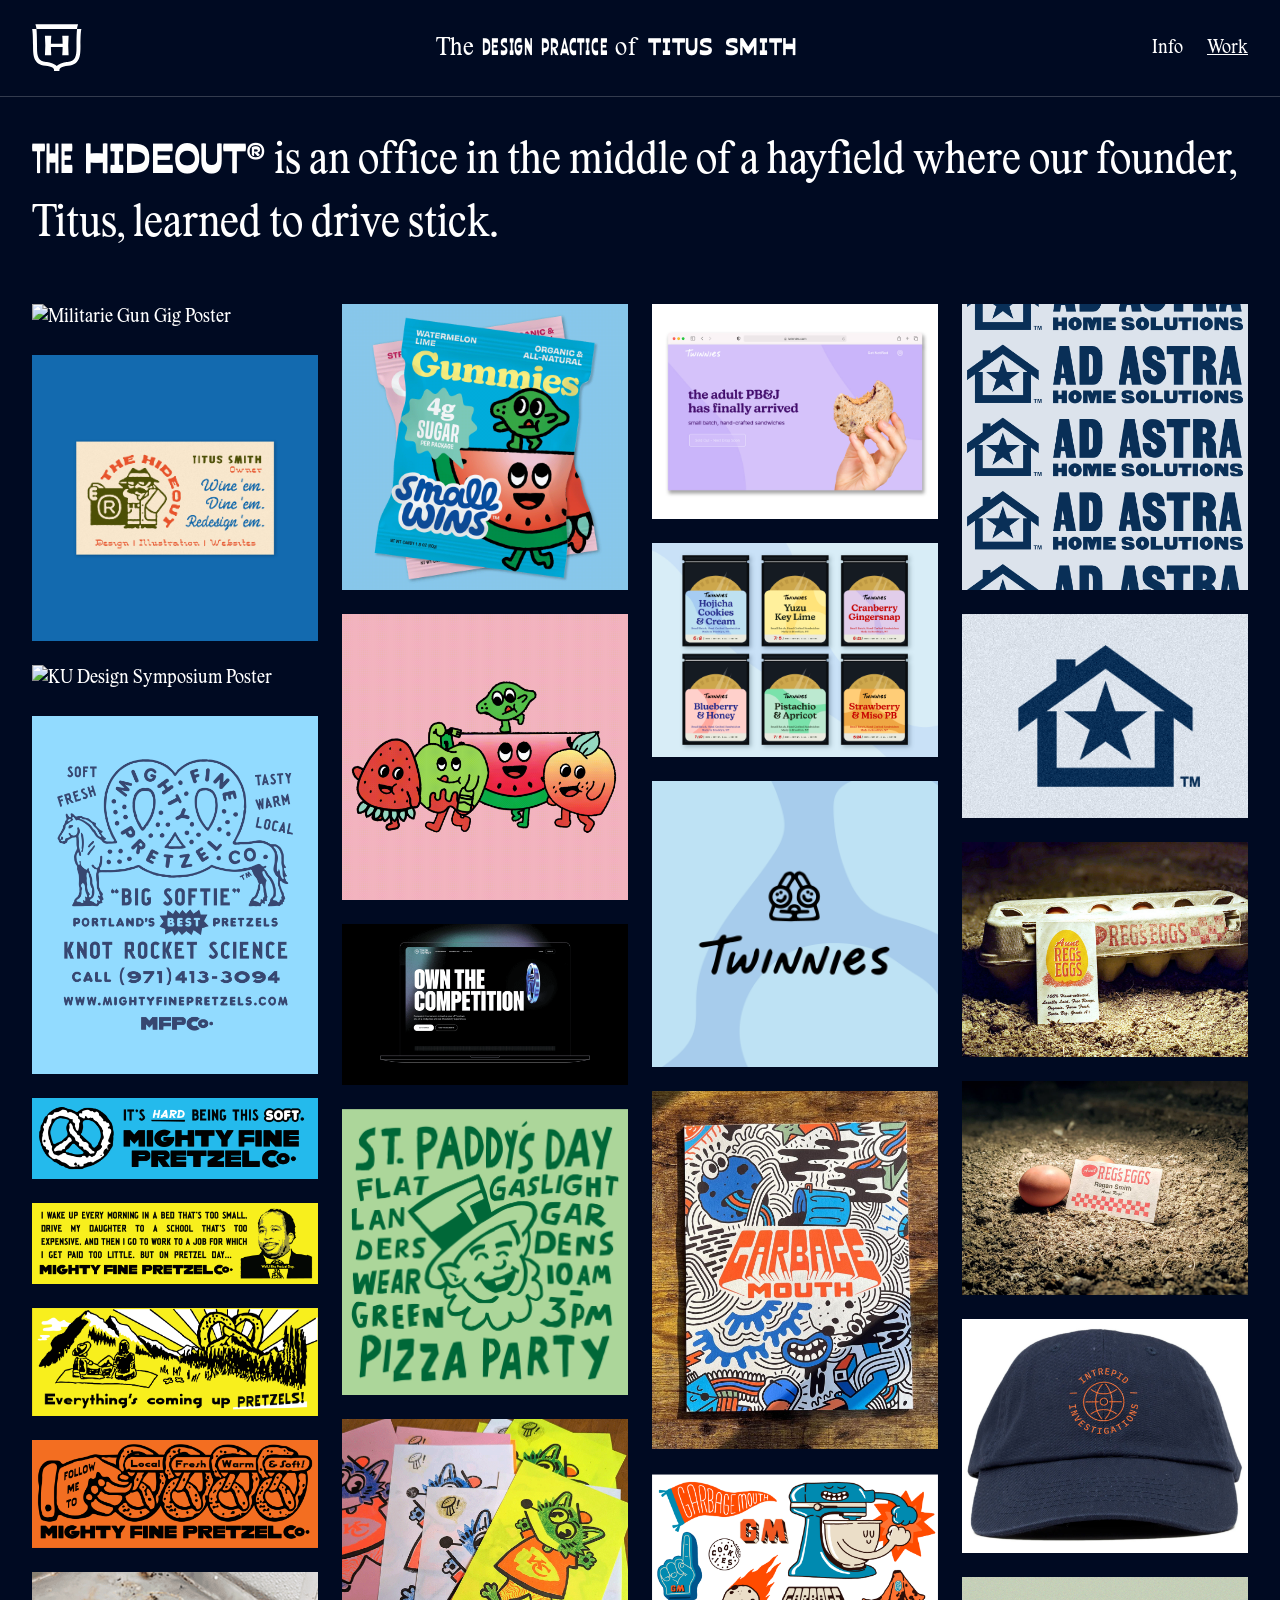
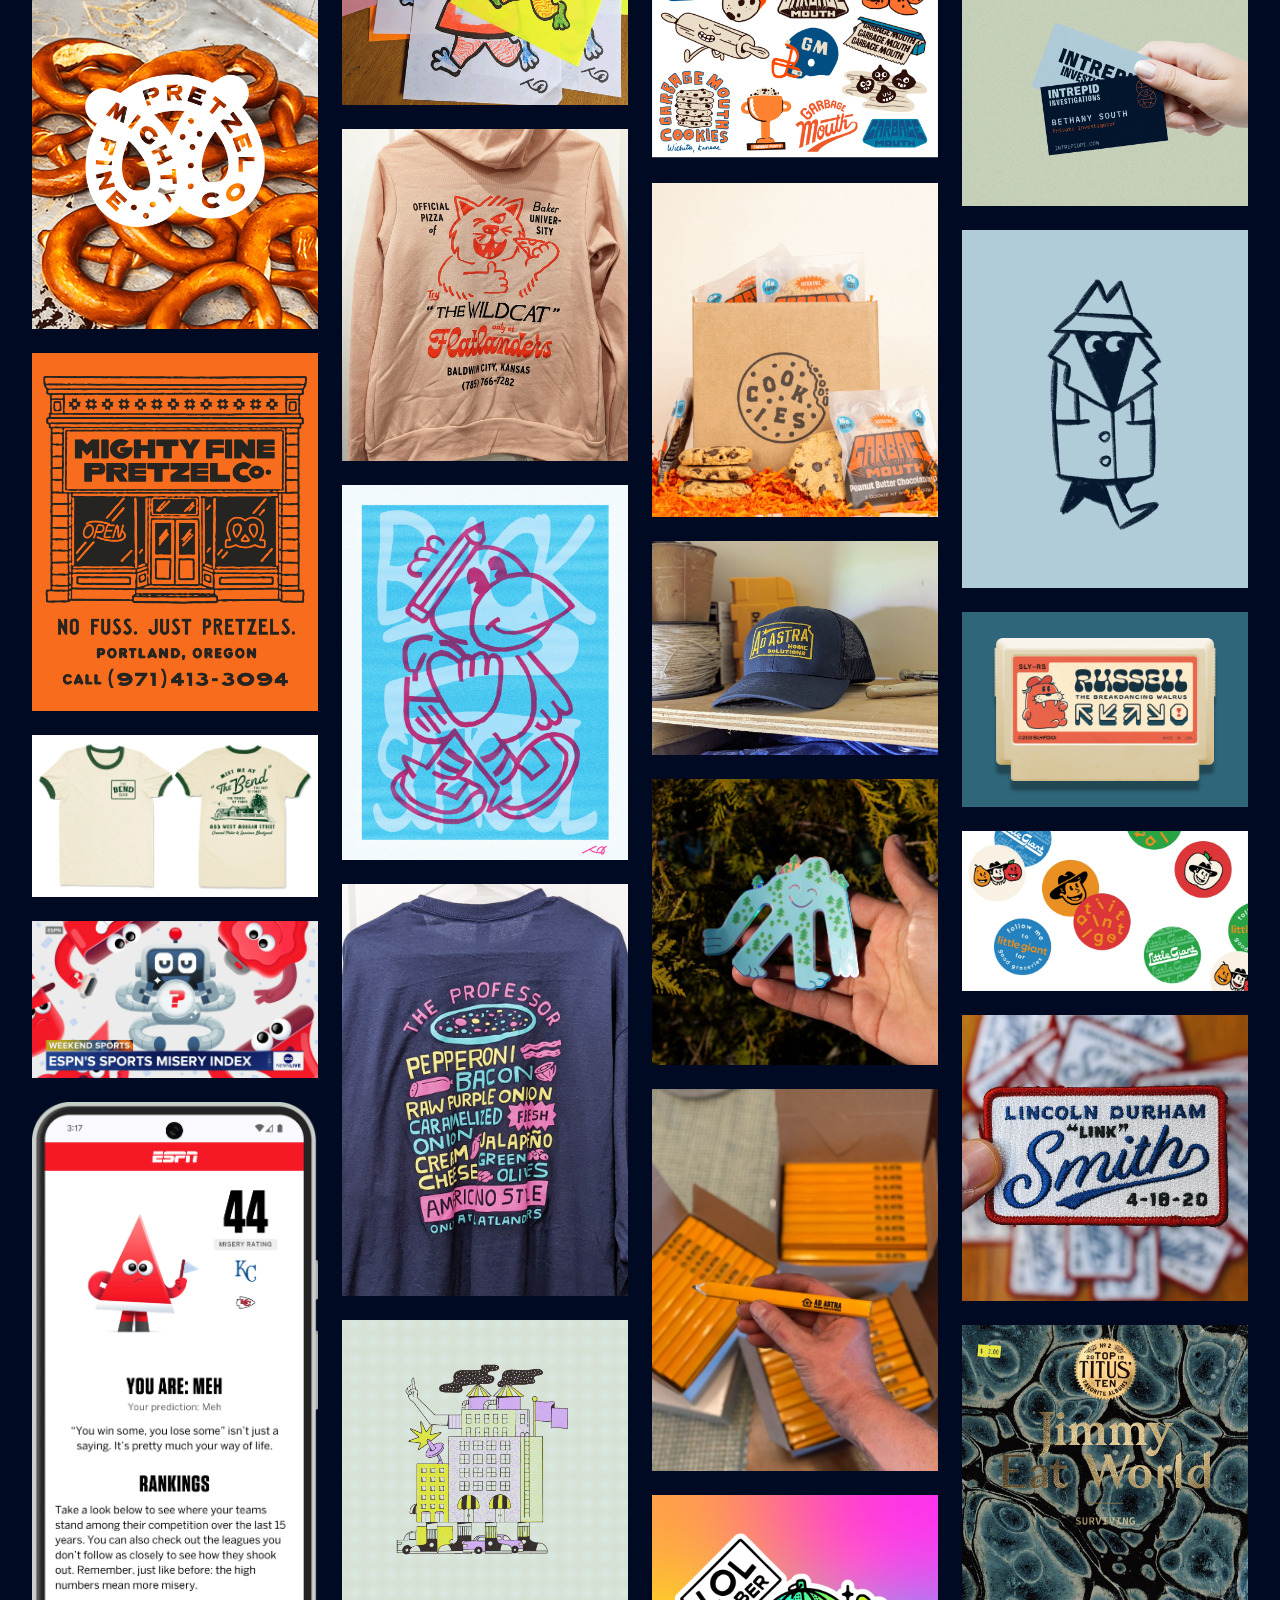
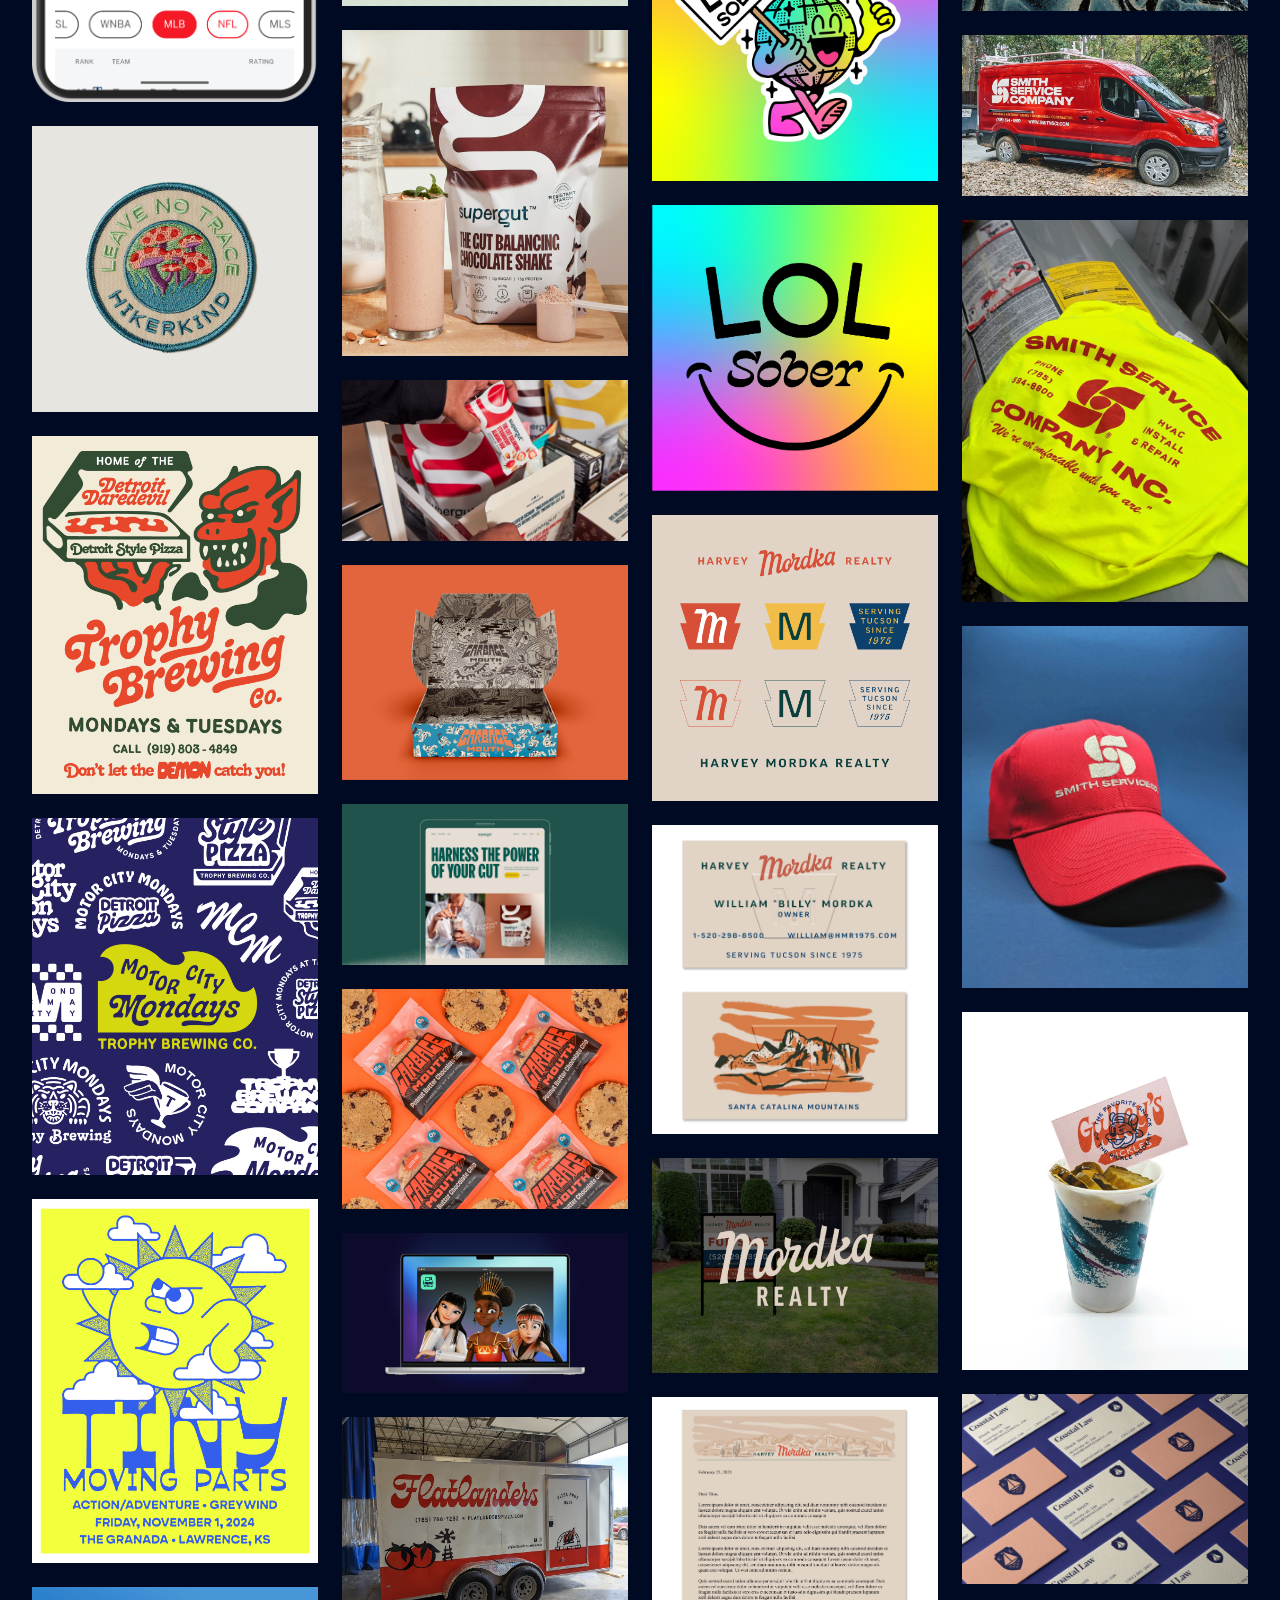
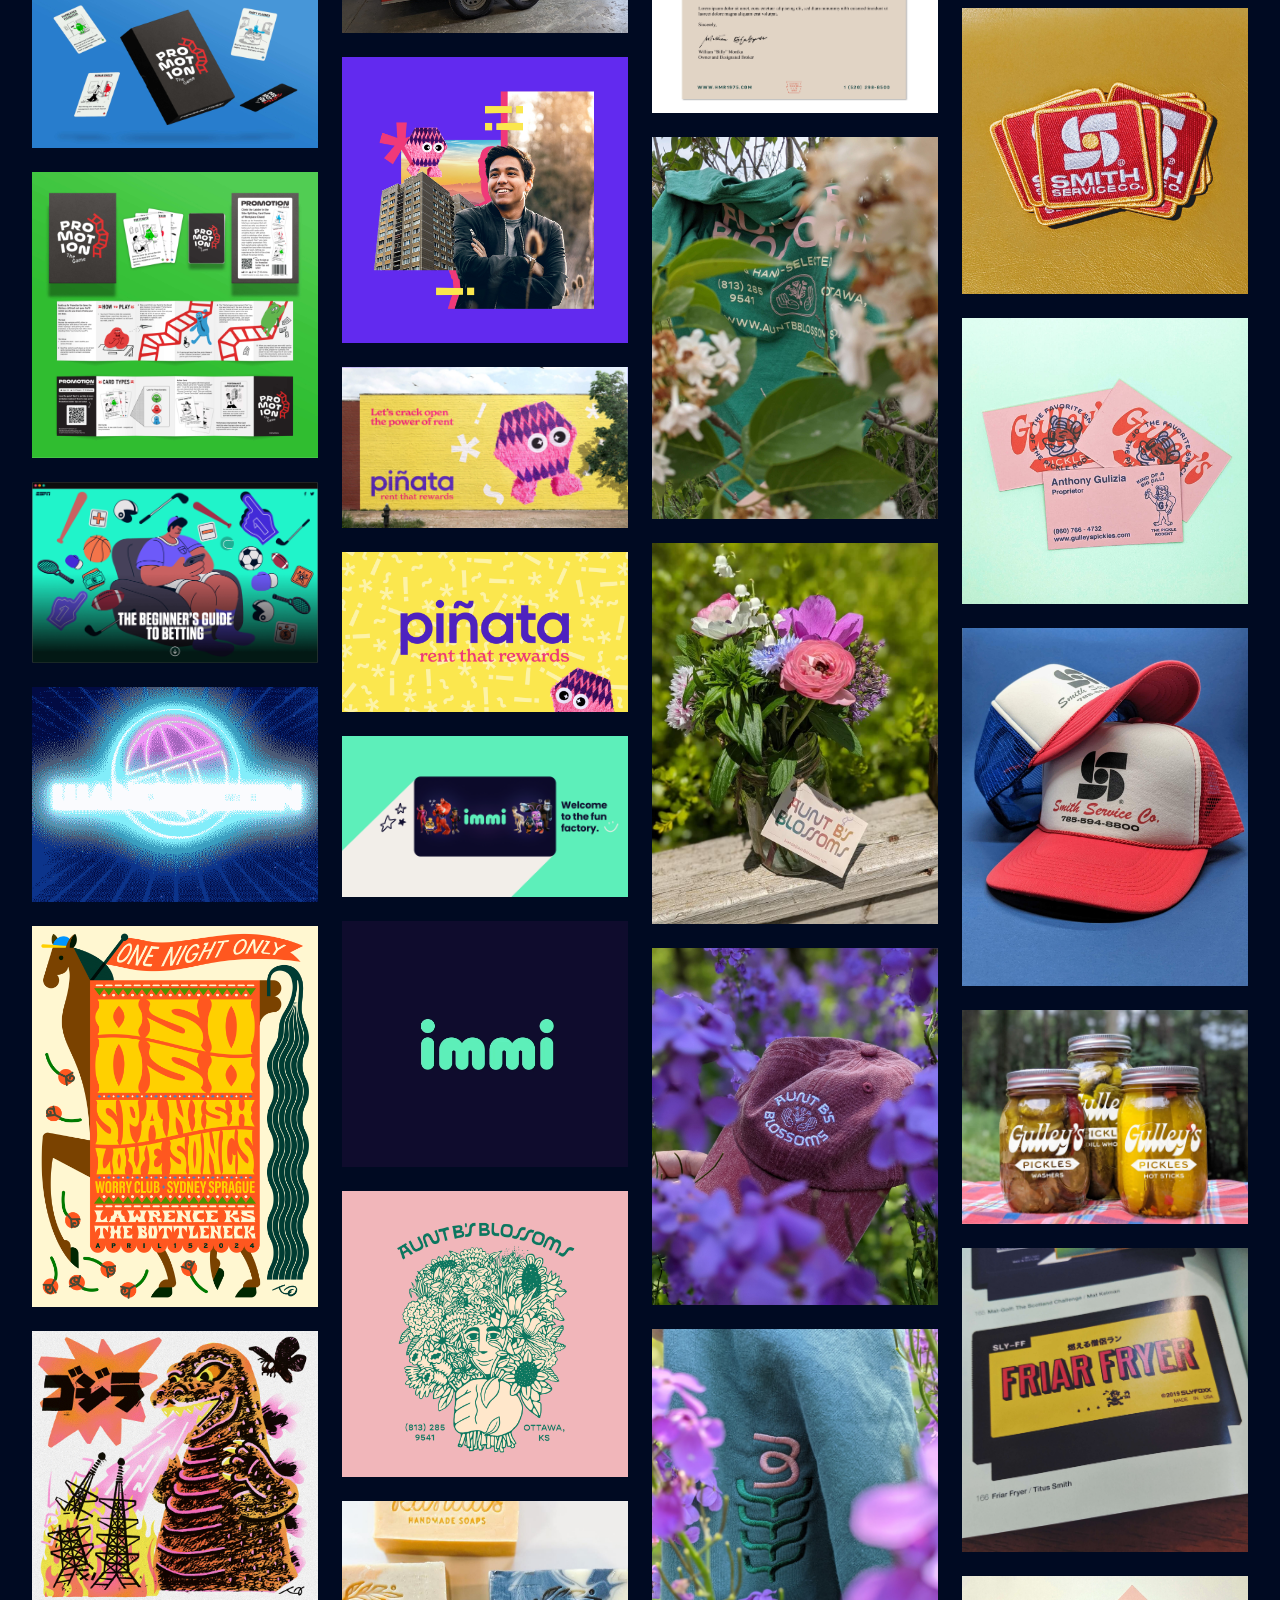
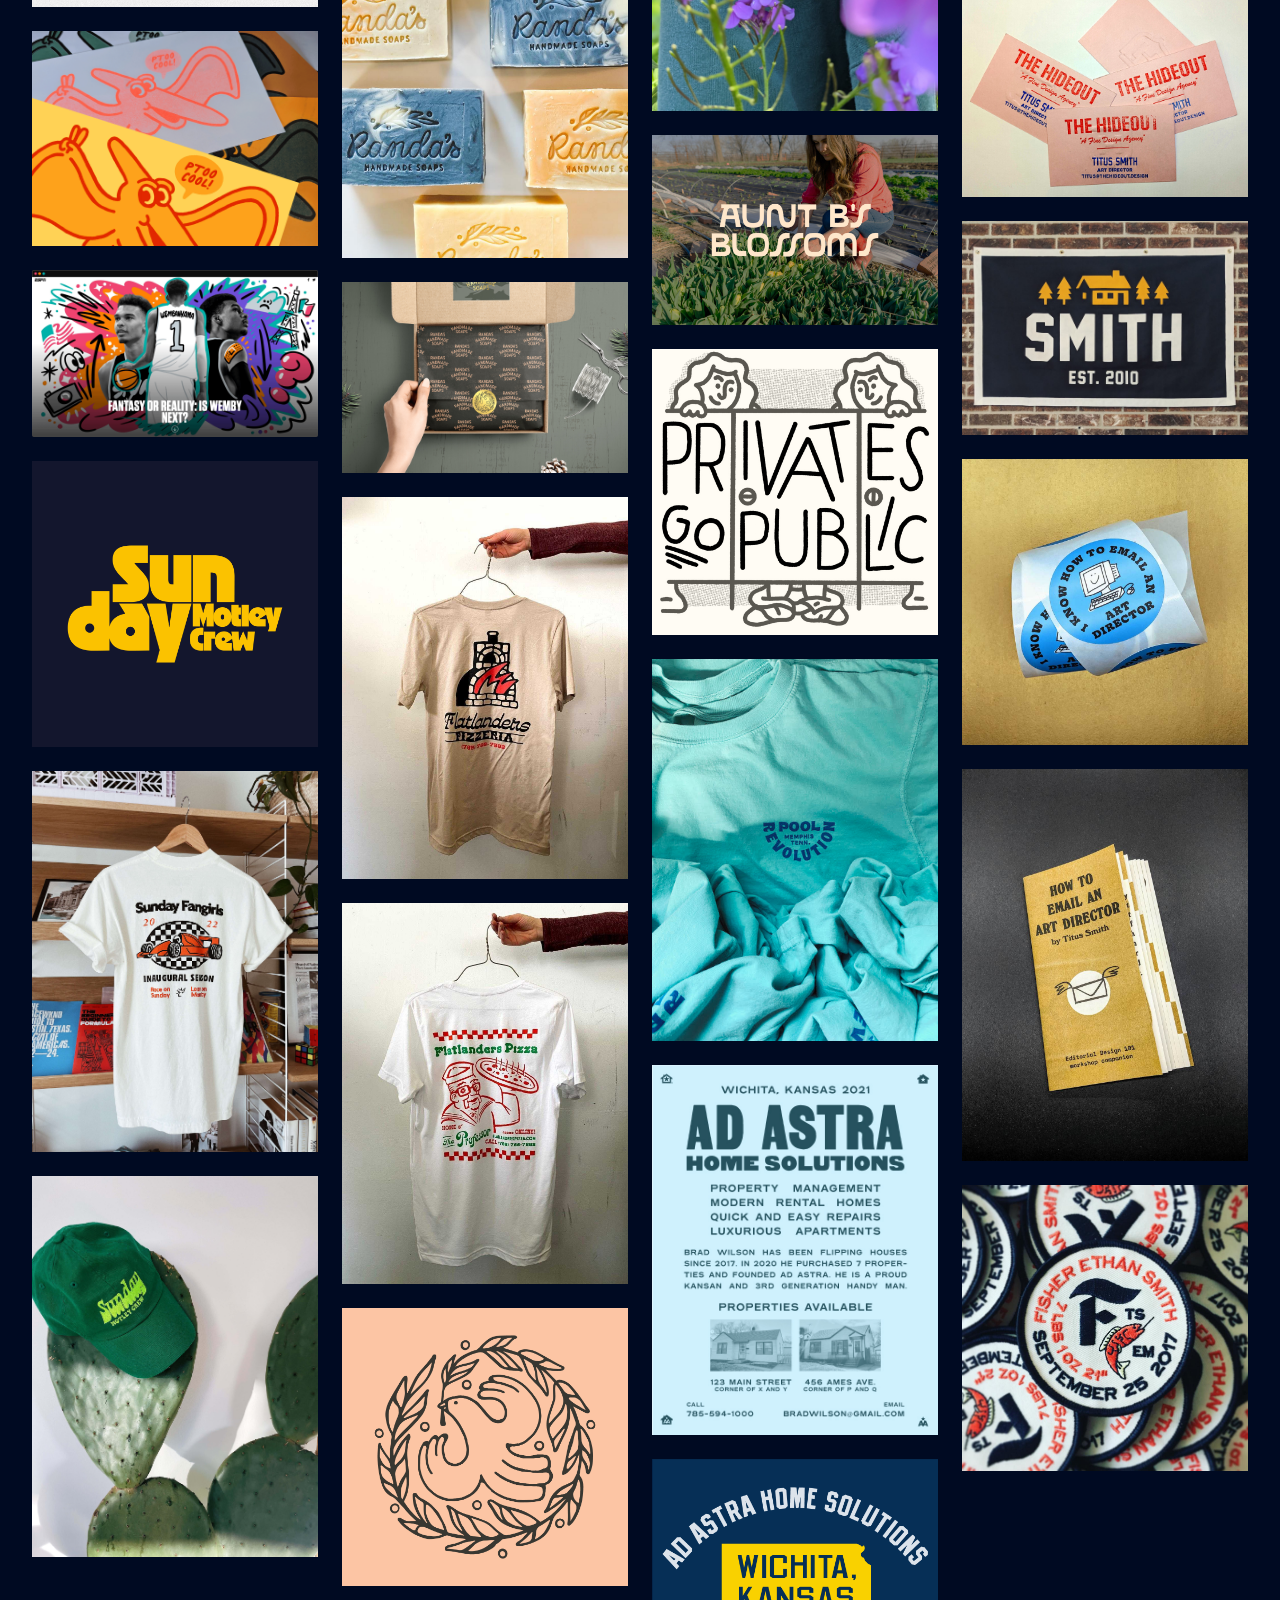
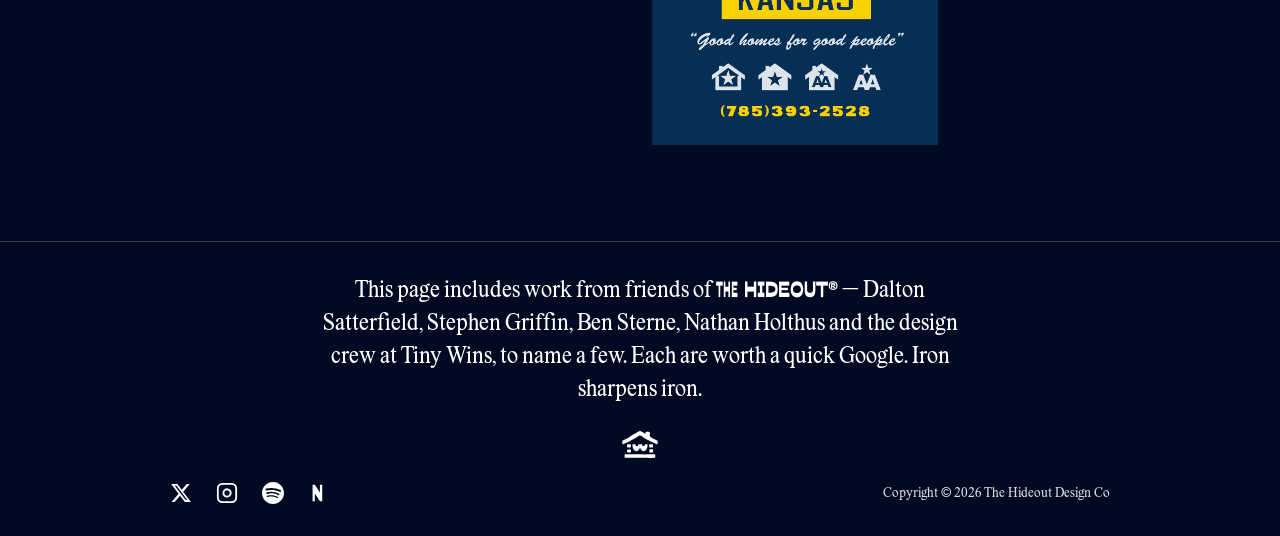
==== index.html @ a8dd2207 "Import static rebuild from local ~/hideout folder Brings over the hand-built static version of thehi" ====
<!DOCTYPE html>
<html lang="en">
<head>
  <meta charset="UTF-8">
  <meta http-equiv="refresh" content="0;url=work.html">
  <title>Redirecting — The Hideout®</title>
  <script>location.replace('work.html');</script>
</head>
<body style="margin:0;background:#000a22;color:#fff;font-family:sans-serif;display:flex;align-items:center;justify-content:center;min-height:100vh">
  <p>Redirecting to <a href="work.html" style="color:#fff">Work</a>…</p>
</body>
</html>
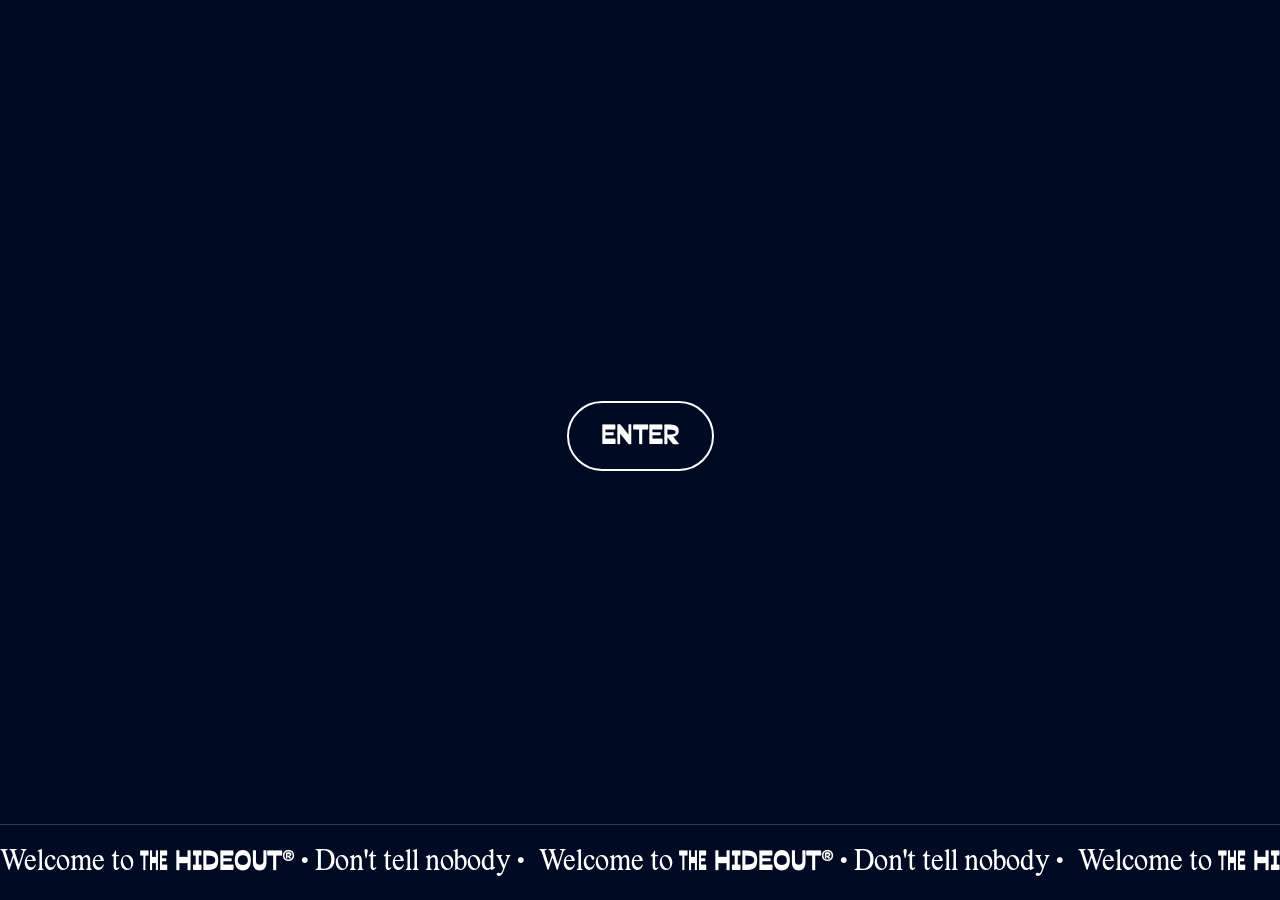
==== commit 872a9d5e: "Add splash page, meta tags and launch prep - Replace the redirect at / with the splash page from the" ====
--- a/index.html
+++ b/index.html
@@ -2,11 +2,51 @@
 <html lang="en">
 <head>
   <meta charset="UTF-8">
-  <meta http-equiv="refresh" content="0;url=work.html">
-  <title>Redirecting — The Hideout®</title>
-  <script>location.replace('work.html');</script>
+  <meta name="viewport" content="width=device-width, initial-scale=1.0">
+  <title>Welcome to The Hideout®</title>
+  <meta name="description" content="Congratulations. You found it. The Hideout® is the handsomest design agency in the entire Midwest. Branding, illustration, copywriting and web design. All in one place, with feeling.">
+  <meta property="og:title" content="Welcome to The Hideout®">
+  <meta property="og:description" content="Congratulations. You found it. The handsomest design agency in the entire Midwest.">
+  <meta property="og:image" content="https://www.thehideout.design/images/social-share.png">
+  <meta property="og:type" content="website">
+  <meta name="twitter:card" content="summary_large_image">
+  <link rel="icon" href="images/hideoutlogo.svg" type="image/svg+xml">
+  <link rel="stylesheet" href="css/styles.css">
 </head>
-<body style="margin:0;background:#000a22;color:#fff;font-family:sans-serif;display:flex;align-items:center;justify-content:center;min-height:100vh">
-  <p>Redirecting to <a href="work.html" style="color:#fff">Work</a>…</p>
+<body class="splash">
+  <main class="splash-main">
+    <h1 class="visually-hidden">Welcome to The Hideout®</h1>
+
+    <ul class="splash-logos" aria-label="Some friends of The Hideout®">
+      <li><img src="images/logos/hideout.png" alt="The Hideout®" onerror="this.parentNode.remove()"></li>
+      <li><img src="images/logos/flatlanders.png" alt="Flatlanders" onerror="this.parentNode.remove()"></li>
+      <li><img src="images/logos/randas.png" alt="Randa's" onerror="this.parentNode.remove()"></li>
+      <li><img src="images/logos/mordka.png" alt="Mordka Realty" onerror="this.parentNode.remove()"></li>
+      <li><img src="images/logos/poolrev.png" alt="Pool Revolution" onerror="this.parentNode.remove()"></li>
+      <li><img src="images/logos/garbagemouth.png" alt="Garbage Mouth" onerror="this.parentNode.remove()"></li>
+      <li><img src="images/logos/gulleys.png" alt="Gulley's" onerror="this.parentNode.remove()"></li>
+      <li><img src="images/logos/ssc.png" alt="SSC" onerror="this.parentNode.remove()"></li>
+      <li><img src="images/logos/coastallaw.png" alt="Coastal Law" onerror="this.parentNode.remove()"></li>
+      <li><img src="images/logos/littlegiant.png" alt="Little Giant" onerror="this.parentNode.remove()"></li>
+      <li><img src="images/logos/auntbs.png" alt="Aunt B's" onerror="this.parentNode.remove()"></li>
+    </ul>
+
+    <a href="work.html" class="splash-enter" aria-label="Enter The Hideout®">
+      <img src="images/button-enter.svg" alt="" onerror="this.replaceWith(Object.assign(document.createElement('span'),{className:'splash-enter-fallback',textContent:'Enter'}))">
+    </a>
+  </main>
+
+  <div class="marquee" aria-hidden="true">
+    <div class="marquee-track">
+      <span>Welcome to <span class="DoughNarrow">The </span><span class="DoughWide">Hideout®</span> • Don't tell nobody • </span>
+      <span>Welcome to <span class="DoughNarrow">The </span><span class="DoughWide">Hideout®</span> • Don't tell nobody • </span>
+      <span>Welcome to <span class="DoughNarrow">The </span><span class="DoughWide">Hideout®</span> • Don't tell nobody • </span>
+      <span>Welcome to <span class="DoughNarrow">The </span><span class="DoughWide">Hideout®</span> • Don't tell nobody • </span>
+      <span>Welcome to <span class="DoughNarrow">The </span><span class="DoughWide">Hideout®</span> • Don't tell nobody • </span>
+      <span>Welcome to <span class="DoughNarrow">The </span><span class="DoughWide">Hideout®</span> • Don't tell nobody • </span>
+      <span>Welcome to <span class="DoughNarrow">The </span><span class="DoughWide">Hideout®</span> • Don't tell nobody • </span>
+      <span>Welcome to <span class="DoughNarrow">The </span><span class="DoughWide">Hideout®</span> • Don't tell nobody • </span>
+    </div>
+  </div>
 </body>
 </html>
--- a/css/styles.css
+++ b/css/styles.css
@@ -0,0 +1,655 @@
+/* Lastik — variable usage via font-weight */
+@font-face {
+  font-family: 'Lastik';
+  src: url('../fonts/lastik/Lastik-Regular.woff2') format('woff2'),
+       url('../fonts/lastik/Lastik-Regular.woff') format('woff');
+  font-weight: 400;
+  font-style: normal;
+}
+@font-face {
+  font-family: 'Lastik';
+  src: url('../fonts/lastik/Lastik-SemiBold.woff2') format('woff2'),
+       url('../fonts/lastik/Lastik-SemiBold.woff') format('woff');
+  font-weight: 600;
+  font-style: normal;
+}
+@font-face {
+  font-family: 'Lastik';
+  src: url('../fonts/lastik/Lastik-Bold.woff2') format('woff2'),
+       url('../fonts/lastik/Lastik-Bold.woff') format('woff');
+  font-weight: 700;
+  font-style: normal;
+}
+@font-face {
+  font-family: 'Lastik';
+  src: url('../fonts/lastik/Lastik-ExtraBold.woff2') format('woff2'),
+       url('../fonts/lastik/Lastik-ExtraBold.woff') format('woff');
+  font-weight: 800;
+  font-style: normal;
+}
+@font-face {
+  font-family: 'Lastik';
+  src: url('../fonts/lastik/Lastik-Black.woff2') format('woff2'),
+       url('../fonts/lastik/Lastik-Black.woff') format('woff');
+  font-weight: 900;
+  font-style: normal;
+}
+
+/* DOUGHPUNCH — width variants via font-stretch */
+@font-face {
+  font-family: 'DOUGHPUNCH';
+  src: url('../fonts/doughpunch/DOUGHPUNCH-Compressed.otf') format('opentype');
+  font-weight: normal;
+  font-style: normal;
+  font-stretch: ultra-condensed;
+}
+@font-face {
+  font-family: 'DOUGHPUNCH';
+  src: url('../fonts/doughpunch/DOUGHPUNCH-Condensed.otf') format('opentype');
+  font-weight: normal;
+  font-style: normal;
+  font-stretch: condensed;
+}
+@font-face {
+  font-family: 'DOUGHPUNCH';
+  src: url('../fonts/doughpunch/DOUGHPUNCH-Narrow.otf') format('opentype');
+  font-weight: normal;
+  font-style: normal;
+  font-stretch: semi-condensed;
+}
+@font-face {
+  font-family: 'DOUGHPUNCH';
+  src: url('../fonts/doughpunch/DOUGHPUNCH-Regular.otf') format('opentype');
+  font-weight: normal;
+  font-style: normal;
+  font-stretch: normal;
+}
+@font-face {
+  font-family: 'DOUGHPUNCH';
+  src: url('../fonts/doughpunch/DOUGHPUNCH-Wide.otf') format('opentype');
+  font-weight: normal;
+  font-style: normal;
+  font-stretch: expanded;
+}
+
+@font-face {
+  font-family: 'Gooper7';
+  src: url('../fonts/gooper/Gooper7-Regular.woff2') format('woff2'),
+       url('../fonts/gooper/Gooper7-Regular.woff') format('woff');
+  font-weight: 400;
+  font-style: normal;
+  font-display: swap;
+}
+
+*,
+*::before,
+*::after {
+  box-sizing: border-box;
+}
+
+:root {
+  --bg: #000a22;
+  --text: #fff;
+  --text-muted: rgba(255, 255, 255, 0.85);
+  --border: rgba(255, 255, 255, 0.2);
+}
+
+body {
+  margin: 0;
+  font-family: 'Lastik', Times New Roman, sans-serif;
+  font-size: 18px;
+  line-height: 1.5;
+  color: var(--text);
+  background: var(--bg);
+}
+
+/* Font utility classes — match font name casing (Lastik, DOUGHPUNCH) */
+.Lastik {
+  font-family: 'Lastik', Times New Roman, sans-serif;
+}
+
+.DoughNarrow {
+  font-family: 'DOUGHPUNCH', sans-serif;
+  font-stretch: condensed;
+}
+
+.DoughWide {
+  font-family: 'DOUGHPUNCH', sans-serif;
+  font-stretch: expanded;
+}
+
+/* Header */
+.header {
+  display: flex;
+  align-items: center;
+  justify-content: space-between;
+  padding: 1.5rem 2rem;
+  border-bottom: 1px solid var(--border);
+}
+
+.header .logo {
+  flex-shrink: 0;
+}
+
+.logo-img {
+  display: block;
+  height: 48px;
+  width: auto;
+  filter: brightness(0) invert(1);
+}
+
+.tagline {
+  margin: 0;
+  width: 500px;
+  text-align: center;
+  font-size: 24px;
+  font-weight: 400;
+  line-height: 150%;
+  letter-spacing: 0.03em;
+}
+
+.tagline .Lastik { color: var(--text); }
+.tagline .DoughNarrow { color: var(--text); }
+.tagline .DoughWide { color: var(--text); }
+
+.friends-note .DoughNarrow { font-family: 'DOUGHPUNCH', sans-serif; font-stretch: condensed; }
+.friends-note .DoughWide { font-family: 'DOUGHPUNCH', sans-serif; font-stretch: expanded; }
+
+.nav {
+  display: flex;
+  gap: 1.5rem;
+}
+
+.nav a {
+  color: var(--text);
+  text-decoration: none;
+}
+
+.nav a:hover,
+.nav a.active {
+  text-decoration: underline;
+}
+
+/* Main */
+.main {
+  max-width: 1400px;
+  margin: 0 auto;
+  padding: 2rem;
+}
+
+/* Blurbs (work page) — single random intro */
+.intro-section {
+  margin-bottom: 3rem;
+}
+
+.intro-text {
+  margin: 0;
+  font-size: 42px;
+  font-weight: 400;
+  line-height: 150%;
+  letter-spacing: 0;
+}
+
+.intro-text .Lastik { color: var(--text); }
+.intro-text .DoughNarrow { color: var(--text); }
+.intro-text .DoughWide { color: var(--text); }
+
+/* Masonry grid — Webflow breakpoints: 992, 768, 480 */
+.grid {
+  column-count: 4;
+  column-gap: 1.5rem;
+}
+
+.grid-item {
+  break-inside: avoid;
+  margin-bottom: 1.5rem;
+}
+
+.grid-item img {
+  display: block;
+  width: 100%;
+  height: auto;
+  vertical-align: top;
+}
+
+/* Wider desktop (1600px+) — 5 columns */
+@media (min-width: 1600px) {
+  .grid {
+    column-count: 5;
+  }
+}
+
+/* Extra wide (1920px+) or zoomed out — 6 columns */
+@media (min-width: 1920px) {
+  .grid {
+    column-count: 6;
+  }
+}
+
+/* Tablet (768–991px) — 3 columns, smaller type */
+@media (max-width: 991px) {
+  .grid {
+    column-count: 3;
+  }
+
+  .tagline {
+    font-size: 16px;
+  }
+
+  .intro-text {
+    font-size: 24px;
+  }
+
+  .info-title {
+    font-size: 28px;
+  }
+
+  .info-content p {
+    font-size: 18px;
+  }
+
+  .friends-note {
+    font-size: 18px;
+  }
+
+  .copyright {
+    font-size: 12px;
+  }
+
+  .main--info {
+    padding: 2rem;
+  }
+}
+
+/* Mobile landscape (480–767px) — 2 columns, smaller type */
+@media (max-width: 767px) {
+  .grid {
+    column-count: 2;
+  }
+
+  .tagline {
+    width: 210px;
+    font-size: 12px;
+  }
+
+  .intro-text {
+    font-size: 18px;
+  }
+
+  .info-title {
+    font-size: 22px;
+  }
+
+  .info-content p {
+    font-size: 16px;
+  }
+
+  .friends-note {
+    font-size: 16px;
+  }
+
+  .copyright {
+    font-size: 11px;
+  }
+
+  .footer-bottom {
+    flex-direction: column;
+    align-items: center;
+    text-align: center;
+  }
+
+  .footer-right {
+    flex-direction: column;
+  }
+
+  .scrollup {
+    width: 80px;
+    height: 80px;
+    bottom: 16px;
+    right: 16px;
+  }
+
+  .scrollupfinger {
+    font-size: 40px;
+  }
+}
+
+/* Mobile (< 480px) — 1 column */
+@media (max-width: 479px) {
+  .grid {
+    column-count: 1;
+  }
+
+  .header {
+    flex-wrap: wrap;
+    gap: 1rem;
+  }
+
+  .tagline {
+    order: 3;
+    width: 100%;
+    text-align: center;
+    font-size: 12px;
+  }
+
+  .footer-bottom {
+    flex-direction: column;
+    align-items: center;
+  }
+
+  .copyright {
+    text-align: center;
+  }
+
+  .main--info {
+    padding: 1rem;
+  }
+
+  .scrollup {
+    width: 64px;
+    height: 64px;
+    bottom: 16px;
+    right: 16px;
+  }
+
+  .scrollupfinger {
+    font-size: 32px;
+  }
+}
+
+/* Info page — OG: 940px content width, 64px padding, scaled typography */
+.main--info {
+  max-width: 940px;
+  padding: 4rem;
+}
+
+.info-hero-img {
+  display: block;
+  width: 100%;
+  max-width: 100%;
+  height: auto;
+  margin-bottom: 2.5rem;
+}
+
+.info-title {
+  font-family: 'Lastik', Times New Roman, sans-serif;
+  font-size: 36px;
+  font-weight: 400;
+  line-height: 1.5;
+  margin-bottom: 2rem;
+  color: var(--text);
+}
+
+.info-content p {
+  margin-bottom: 1.25rem;
+  font-size: 20px;
+  font-weight: 400;
+  line-height: 1.6;
+  color: var(--text);
+}
+
+/* Brand name in body text — larger than body (OG: THE HIDEOUT® prominent) */
+.info-content .DoughNarrow,
+.info-content .DoughWide {
+  font-size: 1.15em;
+}
+
+.info-content .Lastik { color: var(--text); }
+.info-content .DoughNarrow { color: var(--text); }
+.info-content .DoughWide { color: var(--text); }
+
+.info-cta {
+  margin-top: 2rem;
+  font-weight: 600;
+}
+
+.btn {
+  display: inline-block;
+  margin-top: 0.5rem;
+  padding: 0.6rem 1.25rem;
+  background: transparent;
+  color: var(--text);
+  border: 1px solid var(--text);
+  text-decoration: none;
+  border-radius: 4px;
+}
+
+.btn:hover {
+  background: rgba(255, 255, 255, 0.1);
+}
+
+/* Footer — OG layout: 940px width, home icon center, social left, copyright+finger right */
+.footer {
+  margin-top: 4rem;
+  padding: 2rem;
+  border-top: 1px solid var(--border);
+}
+
+.footer-inner {
+  max-width: 940px;
+  margin: 0 auto;
+}
+
+.friends-note {
+  max-width: 640px;
+  margin: 0 auto 1.5rem;
+  font-size: 22px;
+  line-height: 150%;
+  color: var(--text);
+  text-align: center;
+}
+
+.footer-home {
+  display: flex;
+  justify-content: center;
+  margin-bottom: 1.5rem;
+  color: var(--text);
+  text-decoration: none;
+}
+
+
+.footer-home:hover {
+  color: var(--text-muted);
+}
+
+.footer-home-icon {
+  width: 36px;
+  height: auto;
+  display: block;
+}
+
+.footer-bottom {
+  display: flex;
+  justify-content: space-between;
+  align-items: center;
+  flex-wrap: wrap;
+  gap: 1rem;
+}
+
+.social-links {
+  display: flex;
+  align-items: center;
+  gap: 1.5rem;
+}
+
+.social-links a {
+  color: var(--text);
+  text-decoration: none;
+  display: flex;
+  align-items: center;
+  justify-content: center;
+}
+
+.social-links a:hover {
+  color: var(--text-muted);
+}
+
+.social-icon {
+  width: 22px;
+  height: 22px;
+  flex-shrink: 0;
+}
+
+/* Notion icon: improve rendering at small size (fixes jagged edges) */
+.social-icon--notion {
+  shape-rendering: geometricPrecision;
+  -webkit-backface-visibility: hidden;
+  backface-visibility: hidden;
+}
+
+.footer-right {
+  display: flex;
+  align-items: center;
+}
+
+.copyright {
+  margin: 0;
+  font-size: 13px;
+  color: var(--text-muted);
+}
+
+/* Scroll-to-top button — OG structure, appears on scroll, bottom right */
+.scrollup {
+  width: 100px;
+  height: 100px;
+  border-radius: 50%;
+  background-color: var(--bg);
+  box-shadow: 0 2px 5px rgba(0, 0, 0, 0.2);
+  position: fixed;
+  bottom: 32px;
+  right: 32px;
+  z-index: 100;
+  cursor: pointer;
+  opacity: 0;
+  visibility: hidden;
+  transform: translateY(8px);
+  transition: opacity 0.2s, visibility 0.2s, transform 0.2s;
+  display: flex;
+  align-items: center;
+  justify-content: center;
+}
+
+.scrollup.is-visible {
+  opacity: 1;
+  visibility: visible;
+  transform: translateY(0);
+}
+
+.scrollup:hover {
+  background: rgba(255, 255, 255, 0.08);
+}
+
+.scrollupfinger {
+  color: #fff;
+  font-family: 'Gooper7', Georgia, sans-serif;
+  font-size: 50px;
+  font-weight: 400;
+  line-height: 1;
+}
+
+/* Splash page (index.html) */
+.visually-hidden {
+  position: absolute;
+  width: 1px;
+  height: 1px;
+  overflow: hidden;
+  clip: rect(0 0 0 0);
+  white-space: nowrap;
+}
+
+body.splash {
+  min-height: 100vh;
+  min-height: 100dvh;
+  display: flex;
+  flex-direction: column;
+  overflow-x: hidden;
+}
+
+.splash-main {
+  flex: 1;
+  display: flex;
+  flex-direction: column;
+  align-items: center;
+  justify-content: center;
+  gap: 3rem;
+  padding: 3rem 2rem;
+}
+
+.splash-logos {
+  list-style: none;
+  margin: 0;
+  padding: 0;
+  display: flex;
+  flex-wrap: wrap;
+  justify-content: center;
+  align-items: center;
+  gap: 2rem 2.5rem;
+  max-width: 1100px;
+}
+
+.splash-logos img {
+  display: block;
+  height: 64px;
+  width: auto;
+  max-width: 160px;
+  object-fit: contain;
+}
+
+.splash-enter {
+  display: inline-block;
+  transition: transform 0.2s ease;
+}
+
+.splash-enter:hover,
+.splash-enter:focus-visible {
+  transform: scale(1.06) rotate(-2deg);
+}
+
+.splash-enter img {
+  display: block;
+  width: 220px;
+  height: auto;
+}
+
+.splash-enter-fallback {
+  display: inline-block;
+  padding: 0.75rem 2rem;
+  border: 2px solid var(--text);
+  border-radius: 999px;
+  color: var(--text);
+  font-family: 'DOUGHPUNCH', sans-serif;
+  font-stretch: expanded;
+  font-size: 28px;
+}
+
+.marquee {
+  overflow: hidden;
+  border-top: 1px solid var(--border);
+  padding: 1rem 0;
+  font-size: 28px;
+  white-space: nowrap;
+}
+
+.marquee-track {
+  display: inline-flex;
+  animation: marquee 40s linear infinite;
+}
+
+.marquee-track > span {
+  padding-right: 0.5em;
+}
+
+@keyframes marquee {
+  from { transform: translateX(0); }
+  to { transform: translateX(-50%); }
+}
+
+@media (prefers-reduced-motion: reduce) {
+  .marquee-track { animation: none; }
+}
+
+@media (max-width: 767px) {
+  .splash-logos img { height: 44px; max-width: 110px; }
+  .splash-enter img { width: 170px; }
+  .marquee { font-size: 20px; }
+}
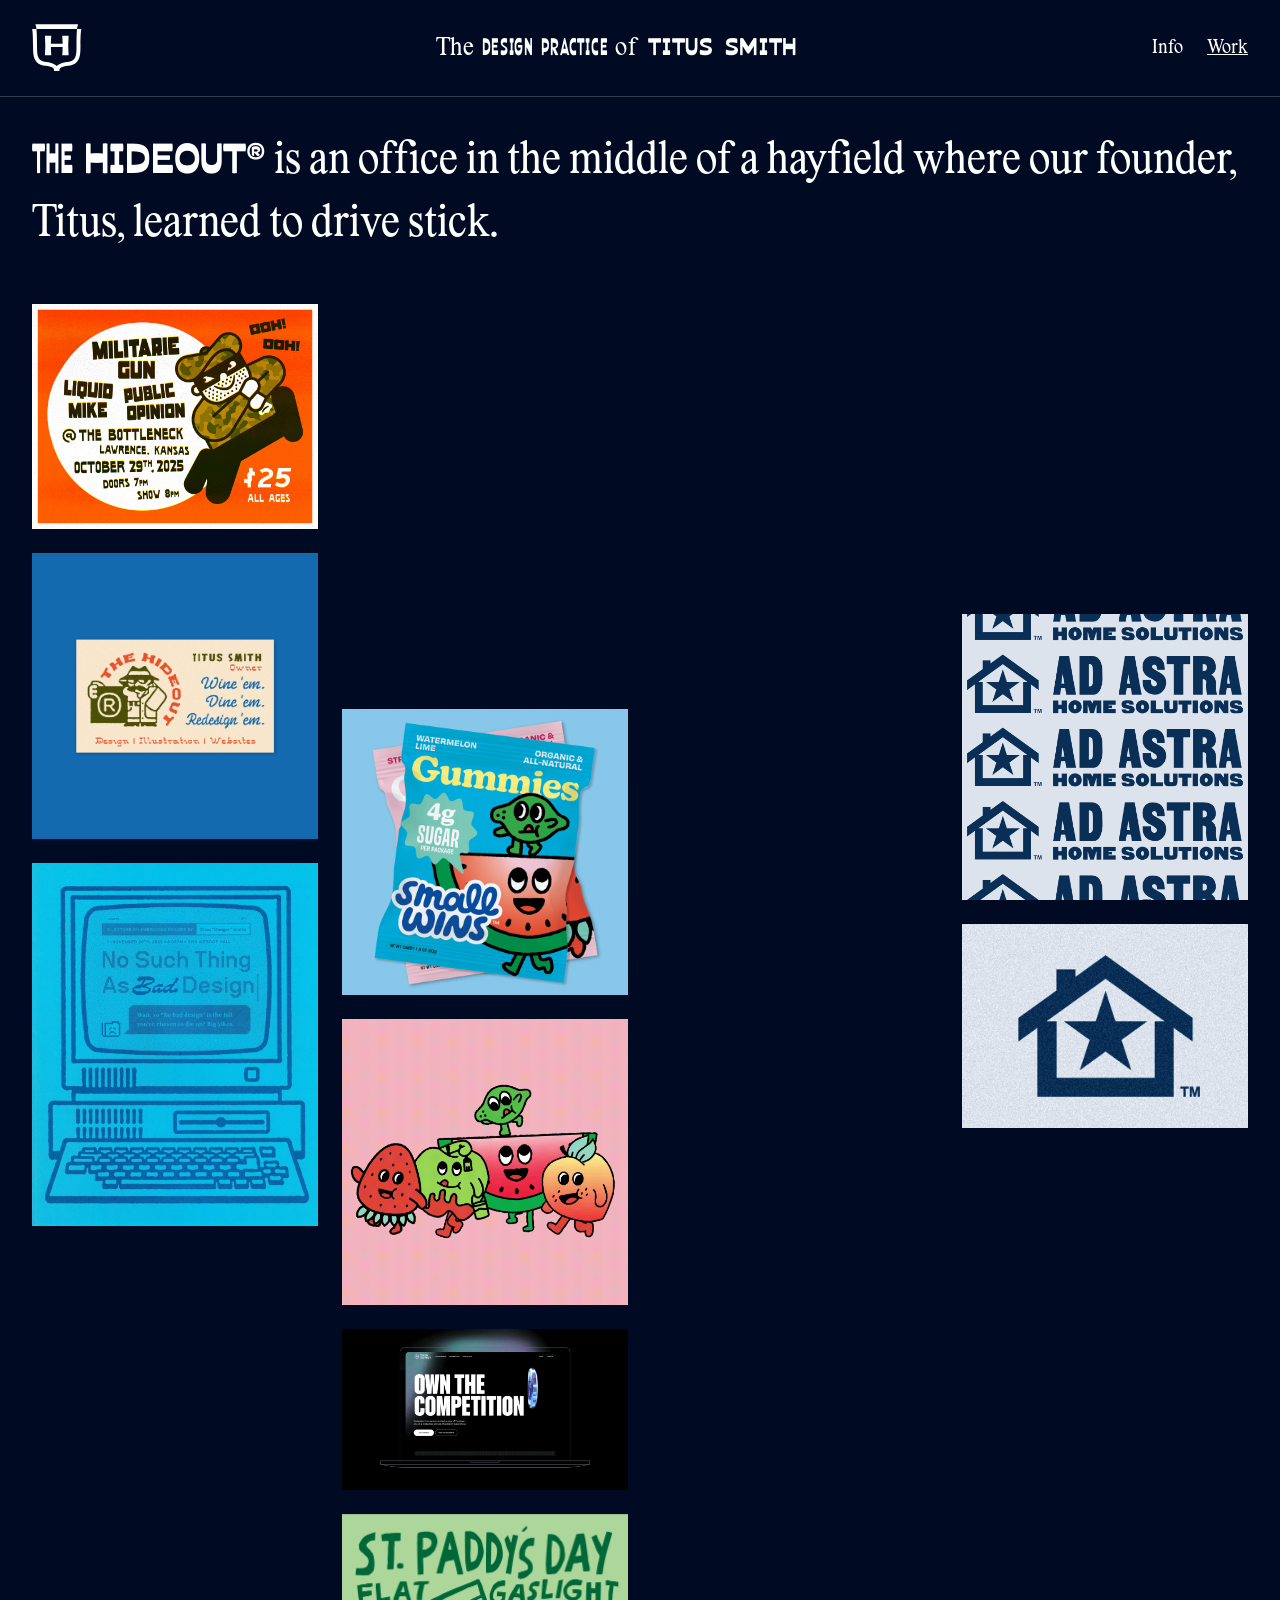
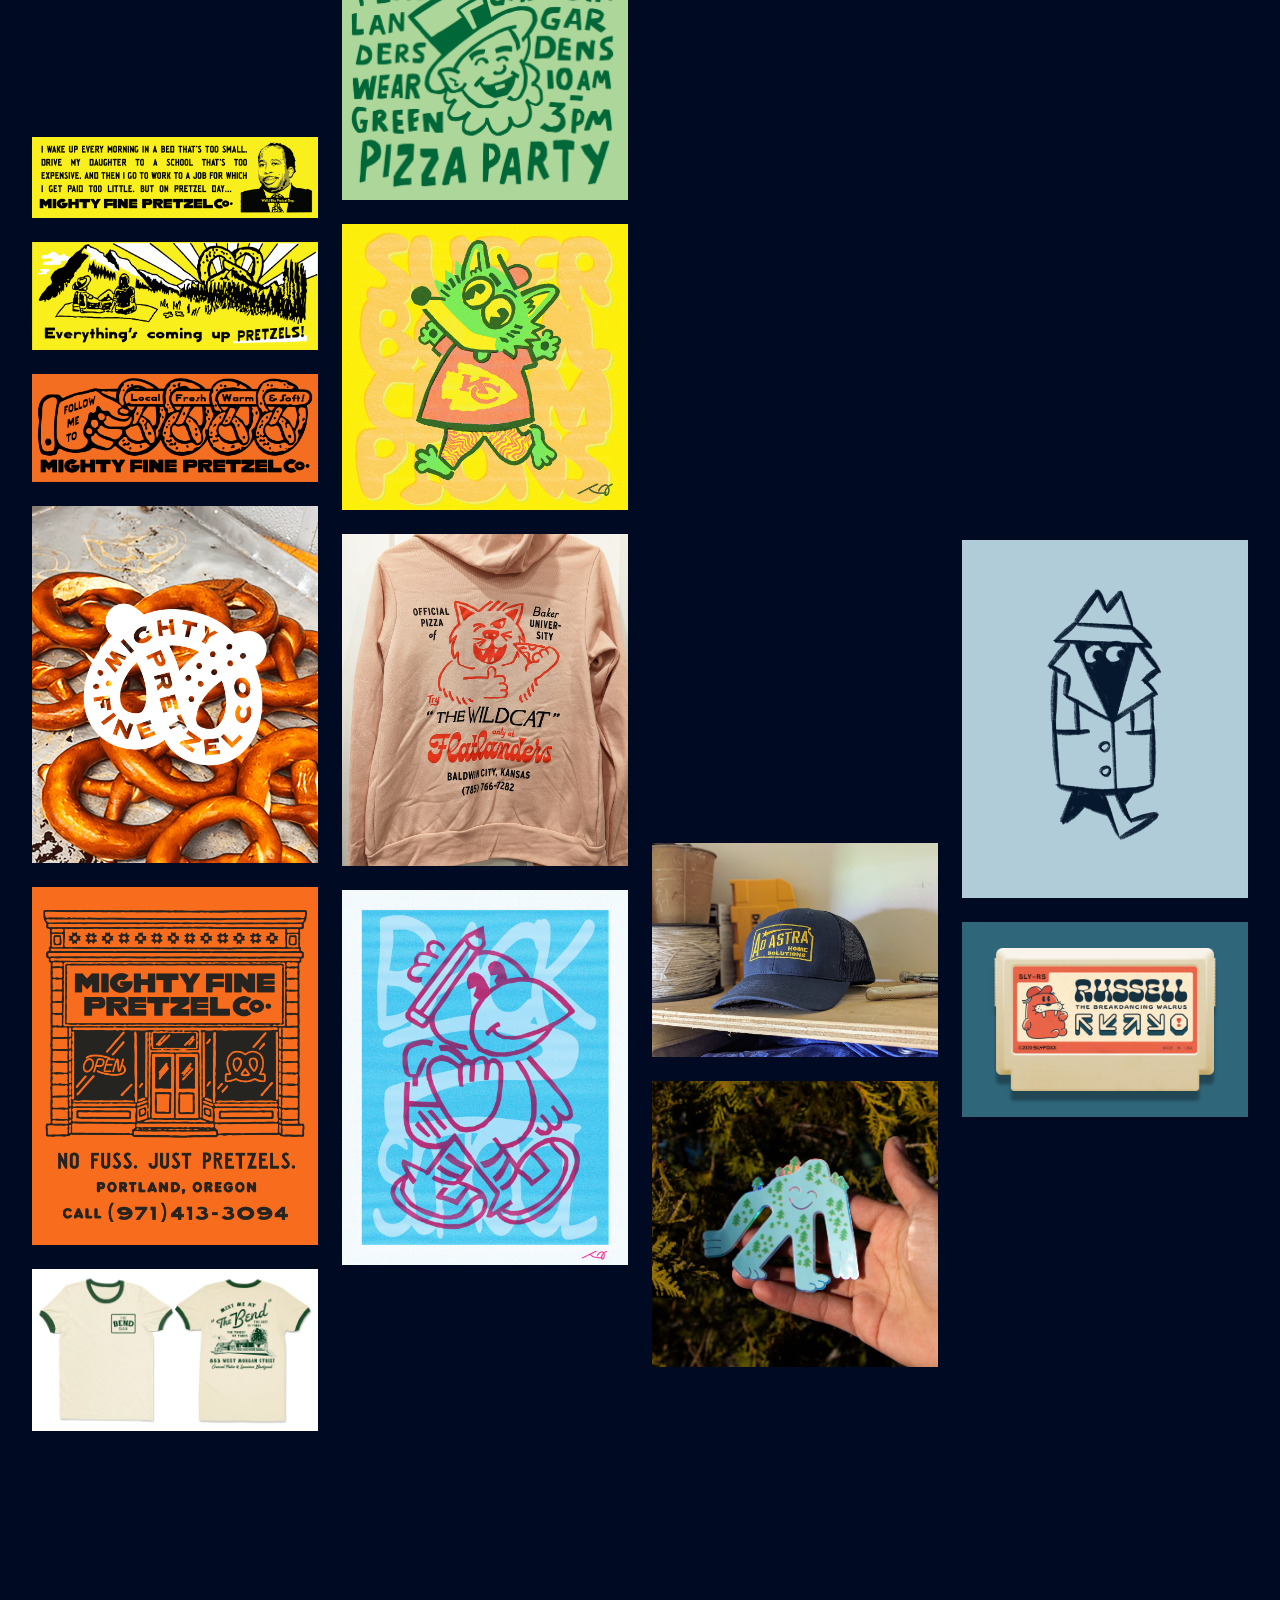
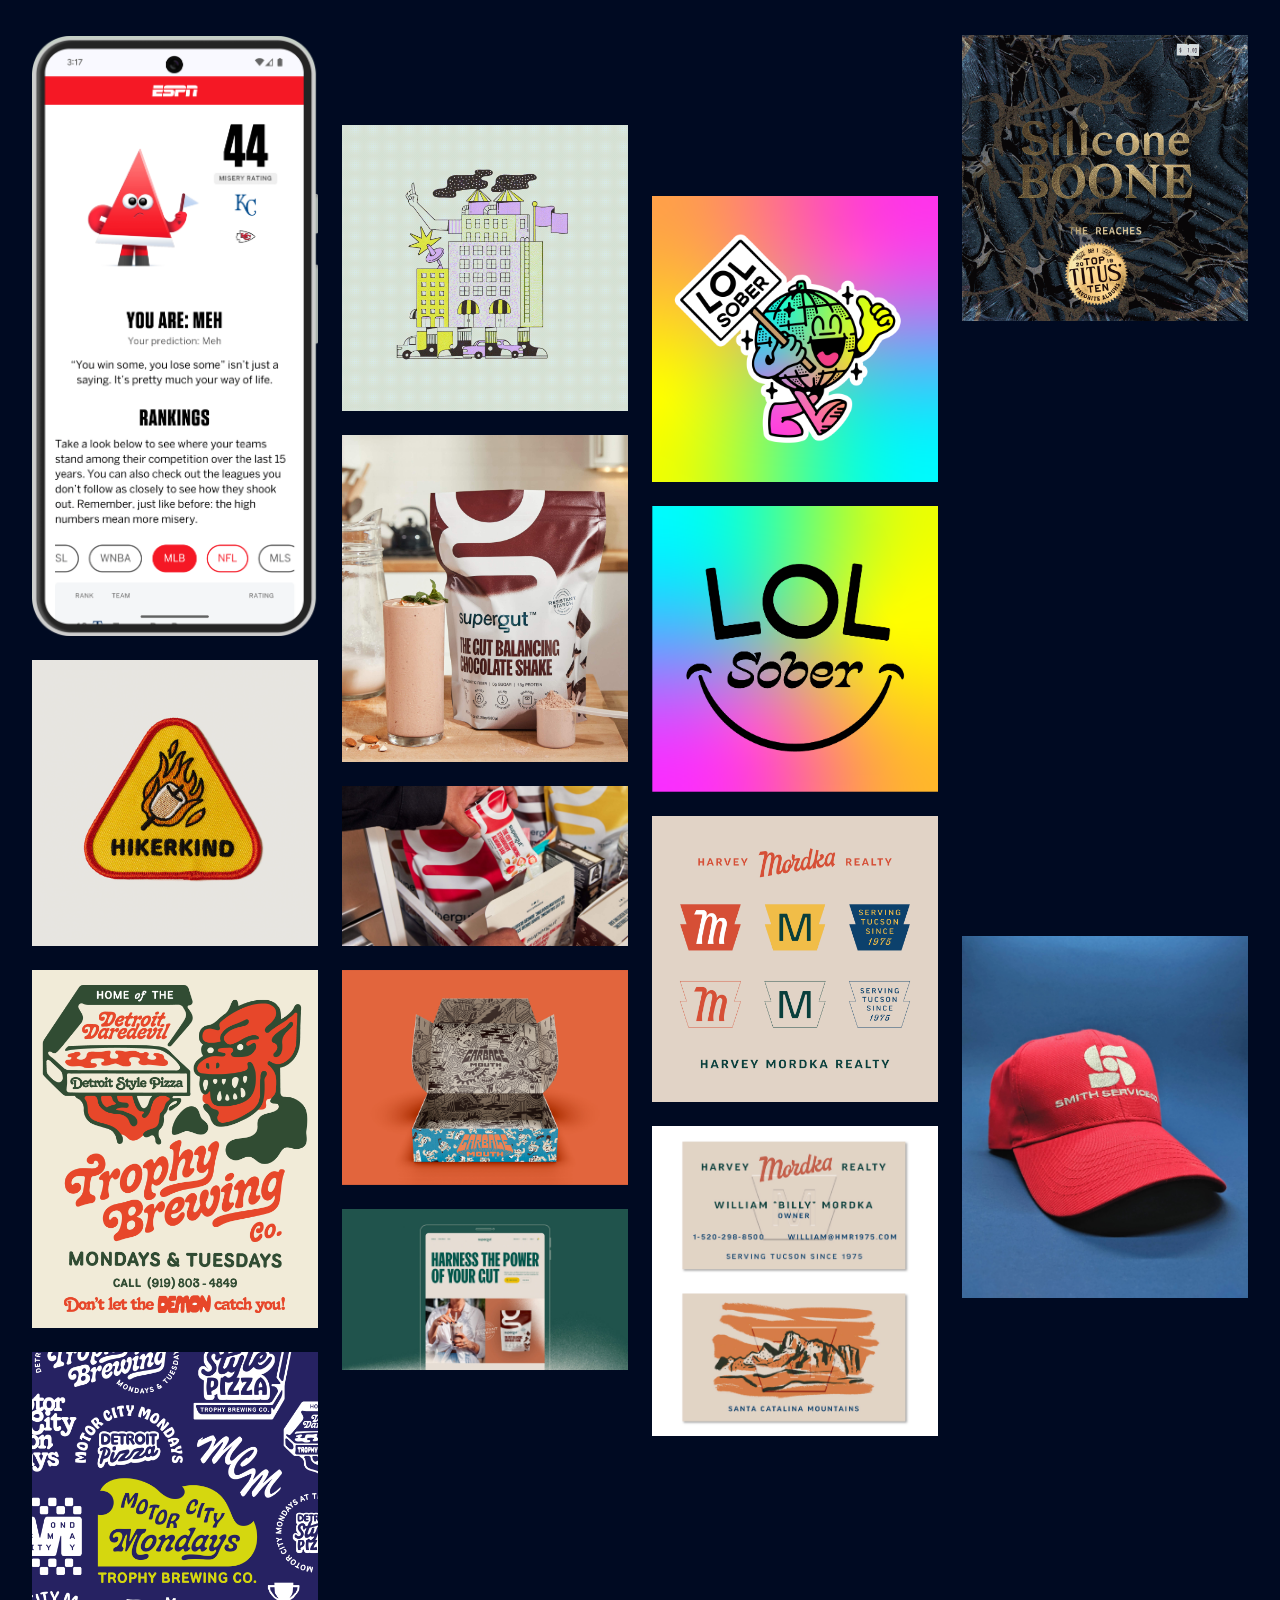
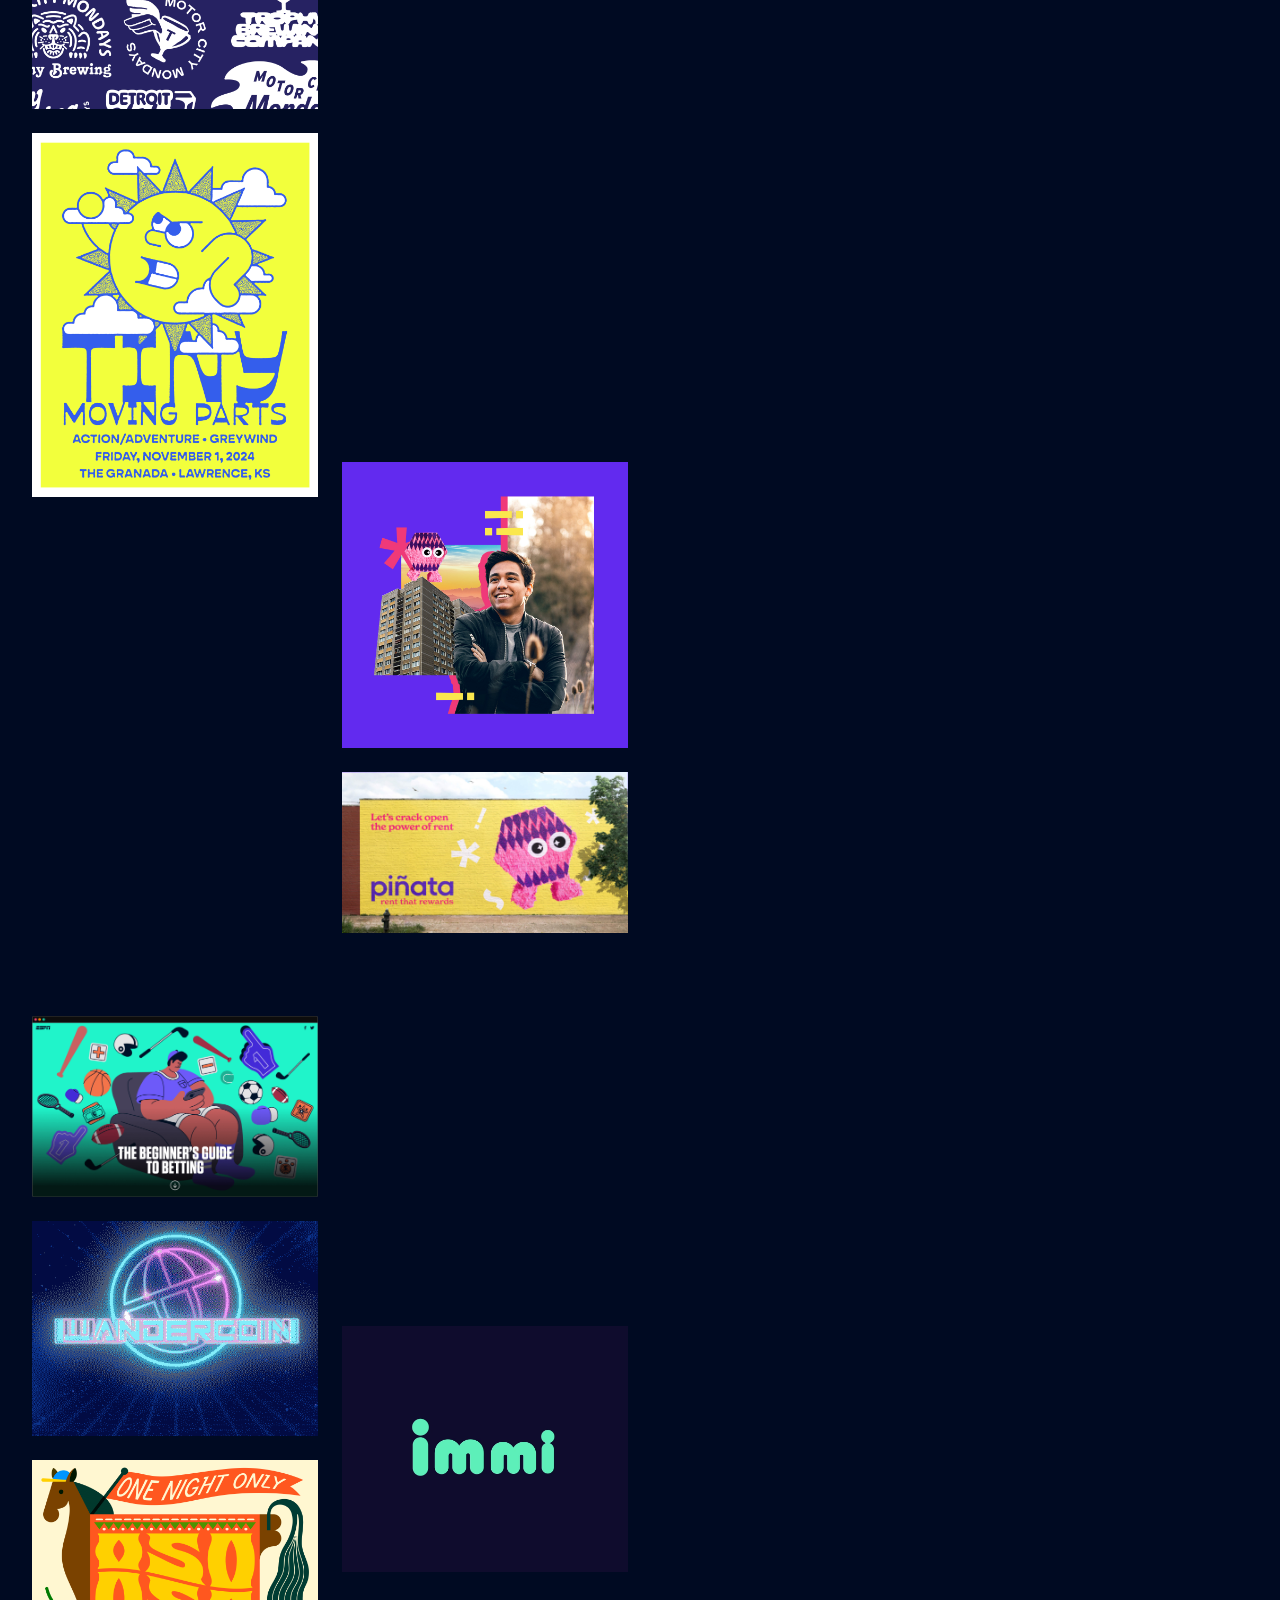
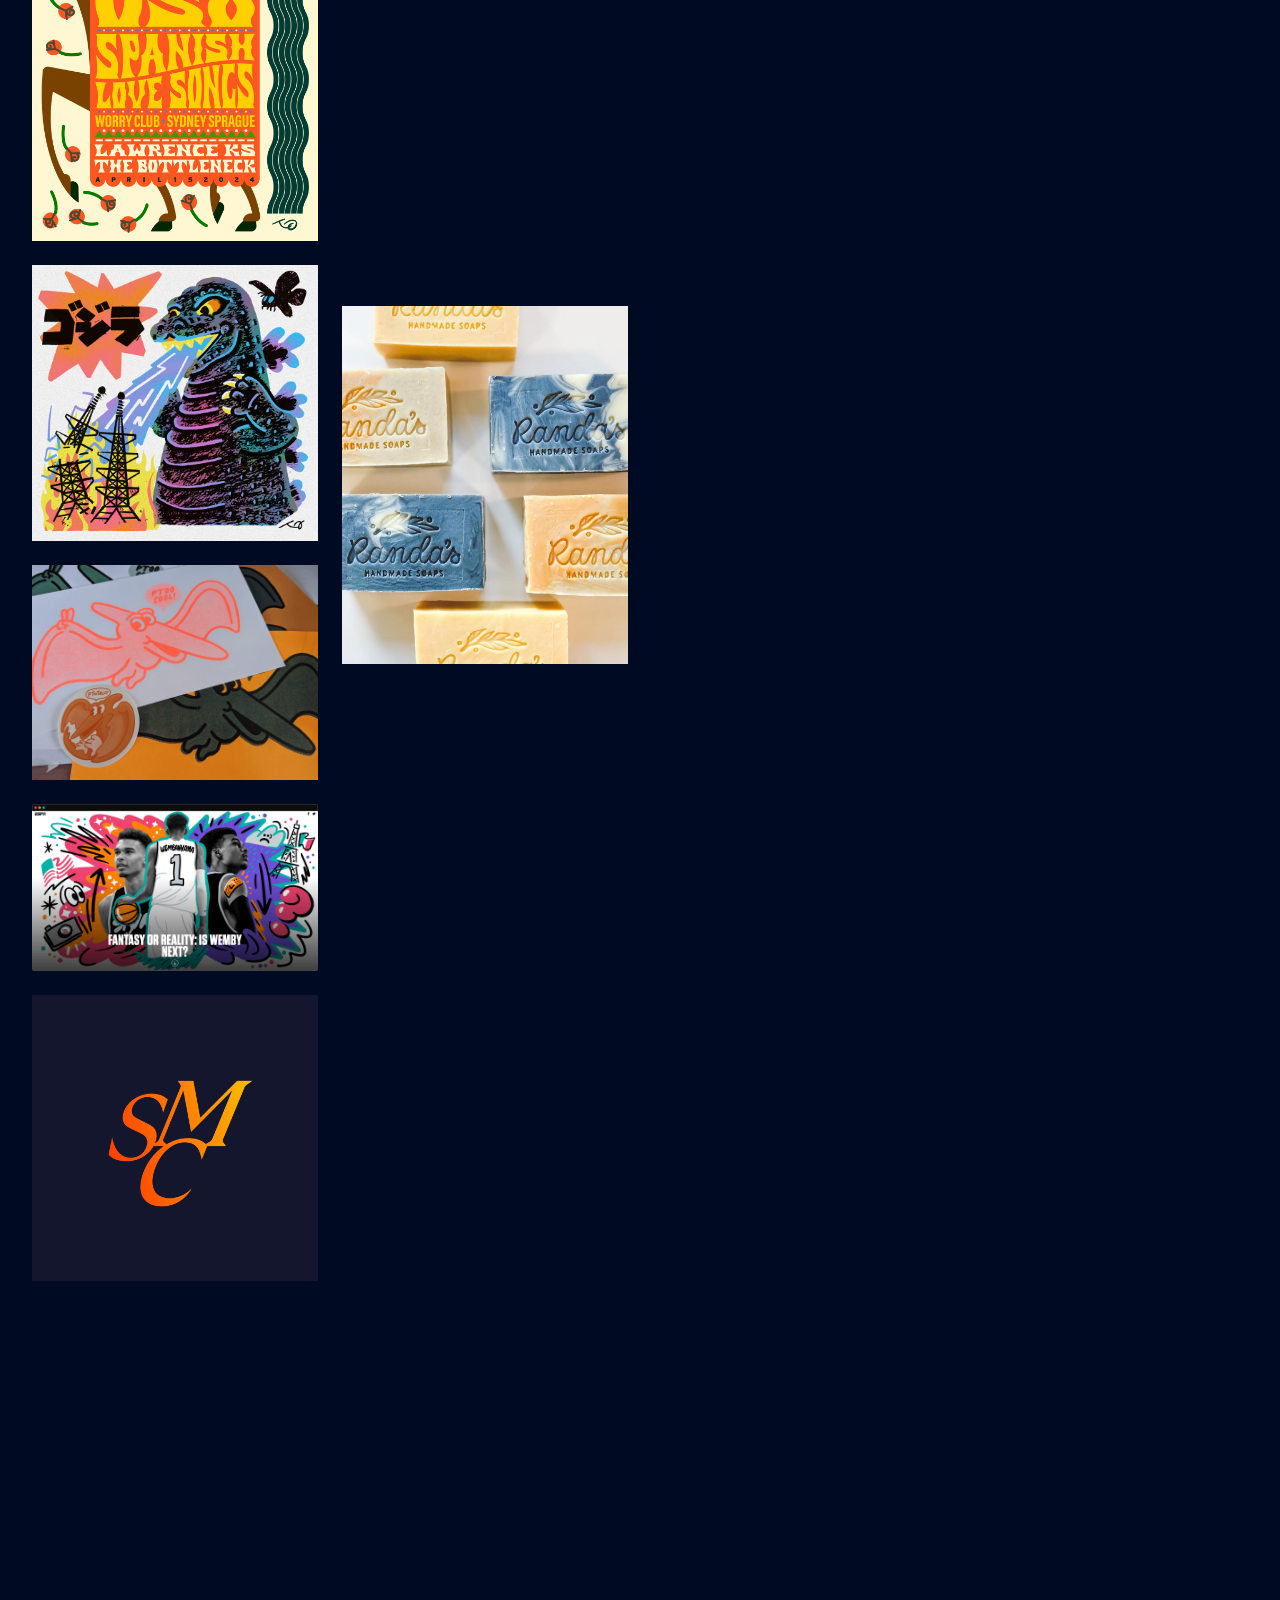
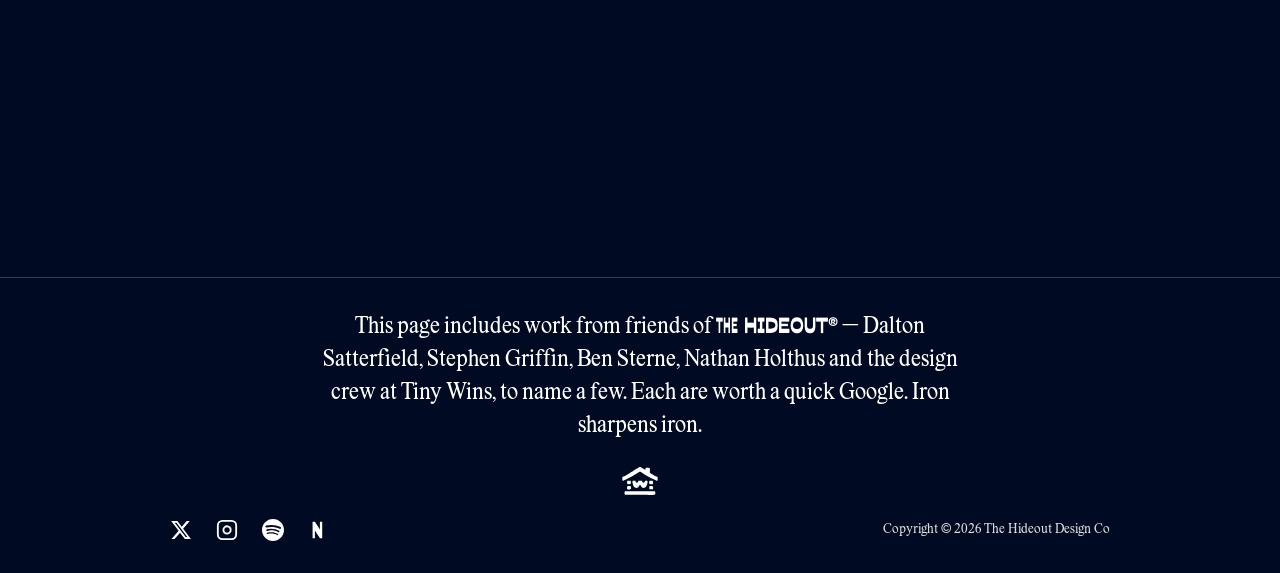
==== commit 749af21d: "Make the work grid the home page Drop the splash page and its CSS. index.html is now the work grid, " ====
--- a/index.html
+++ b/index.html
@@ -3,50 +3,97 @@
 <head>
   <meta charset="UTF-8">
   <meta name="viewport" content="width=device-width, initial-scale=1.0">
-  <title>Welcome to The Hideout®</title>
-  <meta name="description" content="Congratulations. You found it. The Hideout® is the handsomest design agency in the entire Midwest. Branding, illustration, copywriting and web design. All in one place, with feeling.">
-  <meta property="og:title" content="Welcome to The Hideout®">
-  <meta property="og:description" content="Congratulations. You found it. The handsomest design agency in the entire Midwest.">
+  <title>The Hideout®</title>
+  <meta name="description" content="The design practice of Titus Smith. Branding, illustration, copywriting and web design from Vinland, Kansas.">
+  <meta property="og:title" content="The Hideout®">
+  <meta property="og:description" content="The design practice of Titus Smith. Branding, illustration, copywriting and web design from Vinland, Kansas.">
   <meta property="og:image" content="https://www.thehideout.design/images/social-share.png">
-  <meta property="og:type" content="website">
   <meta name="twitter:card" content="summary_large_image">
   <link rel="icon" href="images/hideoutlogo.svg" type="image/svg+xml">
   <link rel="stylesheet" href="css/styles.css">
 </head>
-<body class="splash">
-  <main class="splash-main">
-    <h1 class="visually-hidden">Welcome to The Hideout®</h1>
+<body>
+  <header class="header">
+    <a href="/" class="logo">
+      <img src="images/hideoutlogo.svg" alt="The Hideout®" class="logo-img">
+    </a>
+    <div class="tagline heading">
+      <span class="Lastik">The</span><span class="DoughNarrow"> Design Practice </span><span class="Lastik">of</span><span class="DoughWide"> Titus Smith</span>
+    </div>
+    <nav class="nav">
+      <a href="info.html">Info</a>
+      <a href="/" class="active">Work</a>
+    </nav>
+  </header>
 
-    <ul class="splash-logos" aria-label="Some friends of The Hideout®">
-      <li><img src="images/logos/hideout.png" alt="The Hideout®" onerror="this.parentNode.remove()"></li>
-      <li><img src="images/logos/flatlanders.png" alt="Flatlanders" onerror="this.parentNode.remove()"></li>
-      <li><img src="images/logos/randas.png" alt="Randa's" onerror="this.parentNode.remove()"></li>
-      <li><img src="images/logos/mordka.png" alt="Mordka Realty" onerror="this.parentNode.remove()"></li>
-      <li><img src="images/logos/poolrev.png" alt="Pool Revolution" onerror="this.parentNode.remove()"></li>
-      <li><img src="images/logos/garbagemouth.png" alt="Garbage Mouth" onerror="this.parentNode.remove()"></li>
-      <li><img src="images/logos/gulleys.png" alt="Gulley's" onerror="this.parentNode.remove()"></li>
-      <li><img src="images/logos/ssc.png" alt="SSC" onerror="this.parentNode.remove()"></li>
-      <li><img src="images/logos/coastallaw.png" alt="Coastal Law" onerror="this.parentNode.remove()"></li>
-      <li><img src="images/logos/littlegiant.png" alt="Little Giant" onerror="this.parentNode.remove()"></li>
-      <li><img src="images/logos/auntbs.png" alt="Aunt B's" onerror="this.parentNode.remove()"></li>
-    </ul>
+  <main class="main">
+    <section class="intro-section">
+      <p class="intro-text" id="random-intro"></p>
+    </section>
 
-    <a href="work.html" class="splash-enter" aria-label="Enter The Hideout®">
-      <img src="images/button-enter.svg" alt="" onerror="this.replaceWith(Object.assign(document.createElement('span'),{className:'splash-enter-fallback',textContent:'Enter'}))">
-    </a>
+    <div class="grid" id="work-grid"></div>
   </main>
 
-  <div class="marquee" aria-hidden="true">
-    <div class="marquee-track">
-      <span>Welcome to <span class="DoughNarrow">The </span><span class="DoughWide">Hideout®</span> • Don't tell nobody • </span>
-      <span>Welcome to <span class="DoughNarrow">The </span><span class="DoughWide">Hideout®</span> • Don't tell nobody • </span>
-      <span>Welcome to <span class="DoughNarrow">The </span><span class="DoughWide">Hideout®</span> • Don't tell nobody • </span>
-      <span>Welcome to <span class="DoughNarrow">The </span><span class="DoughWide">Hideout®</span> • Don't tell nobody • </span>
-      <span>Welcome to <span class="DoughNarrow">The </span><span class="DoughWide">Hideout®</span> • Don't tell nobody • </span>
-      <span>Welcome to <span class="DoughNarrow">The </span><span class="DoughWide">Hideout®</span> • Don't tell nobody • </span>
-      <span>Welcome to <span class="DoughNarrow">The </span><span class="DoughWide">Hideout®</span> • Don't tell nobody • </span>
-      <span>Welcome to <span class="DoughNarrow">The </span><span class="DoughWide">Hideout®</span> • Don't tell nobody • </span>
+  <footer class="footer footer--with-note">
+    <div class="footer-inner">
+      <p class="friends-note">This page includes work from friends of <span class="DoughNarrow">The </span><span class="DoughWide">Hideout®</span> — Dalton Satterfield, Stephen Griffin, Ben Sterne, Nathan Holthus and the design crew at Tiny Wins, to name a few. Each are worth a quick Google. Iron sharpens iron.</p>
+      <a href="/" class="footer-home" aria-label="Home"><img src="images/home-icon.svg" alt="" class="footer-home-icon" aria-hidden="true"></a>
+      <div class="footer-bottom">
+        <div class="social-links">
+          <a href="https://twitter.com/titusmith" aria-label="Twitter"><svg class="social-icon" viewBox="0 0 24 24" fill="currentColor" aria-hidden="true"><path d="M18.244 2.25h3.308l-7.227 8.26 8.502 11.24H16.17l-5.214-6.817L4.99 21.75H1.68l7.73-8.835L1.254 2.25H8.08l4.713 6.231zm-1.161 17.52h1.833L7.084 4.126H5.117z"/></svg></a>
+          <a href="https://www.instagram.com/titusmith/" aria-label="Instagram"><svg class="social-icon" viewBox="0 0 24 24" fill="none" stroke="currentColor" stroke-width="2" aria-hidden="true"><rect x="2" y="2" width="20" height="20" rx="5"/><path d="M16 11.37A4 4 0 1 1 12.63 8 4 4 0 0 1 16 11.37z"/><line x1="17.5" y1="6.5" x2="17.51" y2="6.5"/></svg></a>
+          <a href="https://open.spotify.com/user/titusmith?si=760db55c629b4c90" aria-label="Spotify"><svg class="social-icon" viewBox="0 0 24 24" fill="currentColor" aria-hidden="true"><path d="M12 0C5.4 0 0 5.4 0 12s5.4 12 12 12 12-5.4 12-12S18.66 0 12 0zm5.521 17.34c-.24.359-.66.48-1.021.24-2.82-1.74-6.36-2.101-10.561-1.141-.418.122-.779-.179-.899-.539-.12-.421.18-.78.54-.9 4.56-1.021 8.52-.6 11.64 1.32.42.18.479.659.301 1.02zm1.44-3.3c-.301.42-.841.6-1.262.3-3.239-1.98-8.159-2.58-11.939-1.38-.479.12-1.02-.12-1.14-.6-.12-.48.12-1.021.6-1.141C9.6 9.9 15 10.561 18.72 12.84c.361.181.54.78.241 1.2zm.12-3.36C15.24 8.4 8.82 8.16 5.16 9.301c-.6.179-1.2-.181-1.38-.721-.18-.601.18-1.2.72-1.381 4.26-1.26 11.28-1.02 15.721 1.621.539.3.719 1.02.419 1.56-.299.421-1.02.599-1.559.3z"/></svg></a>
+          <a href="https://www.notion.so/thehideout/2c73b97fd4104148a9ed58f684018c5b?v=39b5c95a32b84f1aac4335f94d0d21bf&pvs=4" aria-label="Notion"><svg class="social-icon social-icon--notion" viewBox="0 0 24 24" fill="currentColor" aria-hidden="true"><path d="M5 3v18h2.5V12.5L13 21h2.5V3H13v8.5L7.5 3H5z"/></svg></a>
+        </div>
+        <div class="footer-right">
+          <p class="copyright">Copyright © 2026 The Hideout Design Co</p>
+        </div>
+      </div>
     </div>
+  </footer>
+
+  <div class="scrollup" id="scroll-up" role="button" tabindex="0" aria-label="Scroll to top" title="Scroll to top">
+    <div class="scrollupfinger">☝</div>
   </div>
+
+  <script src="js/main.js"></script>
+  <script>
+    (function() {
+      var blurbs = [
+        "The Hideout® is a large man in a tiny office building brands with his friends in the center of the universe, Kansas.",
+        "The Hideout® once accepted 12 bars of soap as payment for a logo (ie: we're pretty affordable).",
+        "The Hideout® is a guy with late-diagnosed ADHD, which he pretends is a super power like flight or invisibility. Do you read comics? I'm really into one called Saga.",
+        "The Hideout® has a huge network of talented designers, so if it doesn't work out between us, you'll still have some pretty solid leads.",
+        "The Hideout® is an office in the middle of a hayfield where our founder, Titus, learned to drive stick.",
+        "The Hideout® is open year-round, but does most of its work in the summer months when owner, Titus, isn't teaching design at Kansas University.",
+        "The Hideout®'s name is a registered trademark. It is not for sale. Unless you have a lot of money. In which case, let's talk.",
+        "The Hideout® was founded by a self-taught designer who barely graduated college with a Bachelors in History.",
+        "The Hideout® website was built entirely from scratch using Figma and Webflow.",
+        "The Hideout® becomes a fan of its clients before agreeing to work with them. Working with us is also an endorsement."
+      ];
+      var html = blurbs[Math.floor(Math.random() * blurbs.length)]
+        .replace(/The Hideout®/g, '<span class="DoughNarrow">The </span><span class="DoughWide">Hideout®</span>');
+      document.getElementById('random-intro').innerHTML = html;
+    })();
+    fetch('work.json')
+      .then(r => r.json())
+      .then(items => {
+        // work.json is already sorted by Publish Date (newest first) from CSV export
+        const grid = document.getElementById('work-grid');
+        items.forEach(item => {
+          const div = document.createElement('div');
+          div.className = 'grid-item';
+          const img = document.createElement('img');
+          img.src = item.image;
+          img.alt = item.title;
+          img.loading = 'lazy';
+          img.decoding = 'async';
+          img.onerror = () => div.remove();
+          div.appendChild(img);
+          grid.appendChild(div);
+        });
+      })
+      .catch(err => console.error('Failed to load work:', err));
+  </script>
 </body>
 </html>
--- a/css/styles.css
+++ b/css/styles.css
@@ -546,110 +546,3 @@
   font-weight: 400;
   line-height: 1;
 }
-
-/* Splash page (index.html) */
-.visually-hidden {
-  position: absolute;
-  width: 1px;
-  height: 1px;
-  overflow: hidden;
-  clip: rect(0 0 0 0);
-  white-space: nowrap;
-}
-
-body.splash {
-  min-height: 100vh;
-  min-height: 100dvh;
-  display: flex;
-  flex-direction: column;
-  overflow-x: hidden;
-}
-
-.splash-main {
-  flex: 1;
-  display: flex;
-  flex-direction: column;
-  align-items: center;
-  justify-content: center;
-  gap: 3rem;
-  padding: 3rem 2rem;
-}
-
-.splash-logos {
-  list-style: none;
-  margin: 0;
-  padding: 0;
-  display: flex;
-  flex-wrap: wrap;
-  justify-content: center;
-  align-items: center;
-  gap: 2rem 2.5rem;
-  max-width: 1100px;
-}
-
-.splash-logos img {
-  display: block;
-  height: 64px;
-  width: auto;
-  max-width: 160px;
-  object-fit: contain;
-}
-
-.splash-enter {
-  display: inline-block;
-  transition: transform 0.2s ease;
-}
-
-.splash-enter:hover,
-.splash-enter:focus-visible {
-  transform: scale(1.06) rotate(-2deg);
-}
-
-.splash-enter img {
-  display: block;
-  width: 220px;
-  height: auto;
-}
-
-.splash-enter-fallback {
-  display: inline-block;
-  padding: 0.75rem 2rem;
-  border: 2px solid var(--text);
-  border-radius: 999px;
-  color: var(--text);
-  font-family: 'DOUGHPUNCH', sans-serif;
-  font-stretch: expanded;
-  font-size: 28px;
-}
-
-.marquee {
-  overflow: hidden;
-  border-top: 1px solid var(--border);
-  padding: 1rem 0;
-  font-size: 28px;
-  white-space: nowrap;
-}
-
-.marquee-track {
-  display: inline-flex;
-  animation: marquee 40s linear infinite;
-}
-
-.marquee-track > span {
-  padding-right: 0.5em;
-}
-
-@keyframes marquee {
-  from { transform: translateX(0); }
-  to { transform: translateX(-50%); }
-}
-
-@media (prefers-reduced-motion: reduce) {
-  .marquee-track { animation: none; }
-}
-
-@media (max-width: 767px) {
-  .splash-logos img { height: 44px; max-width: 110px; }
-  .splash-enter img { width: 170px; }
-  .marquee { font-size: 20px; }
-}
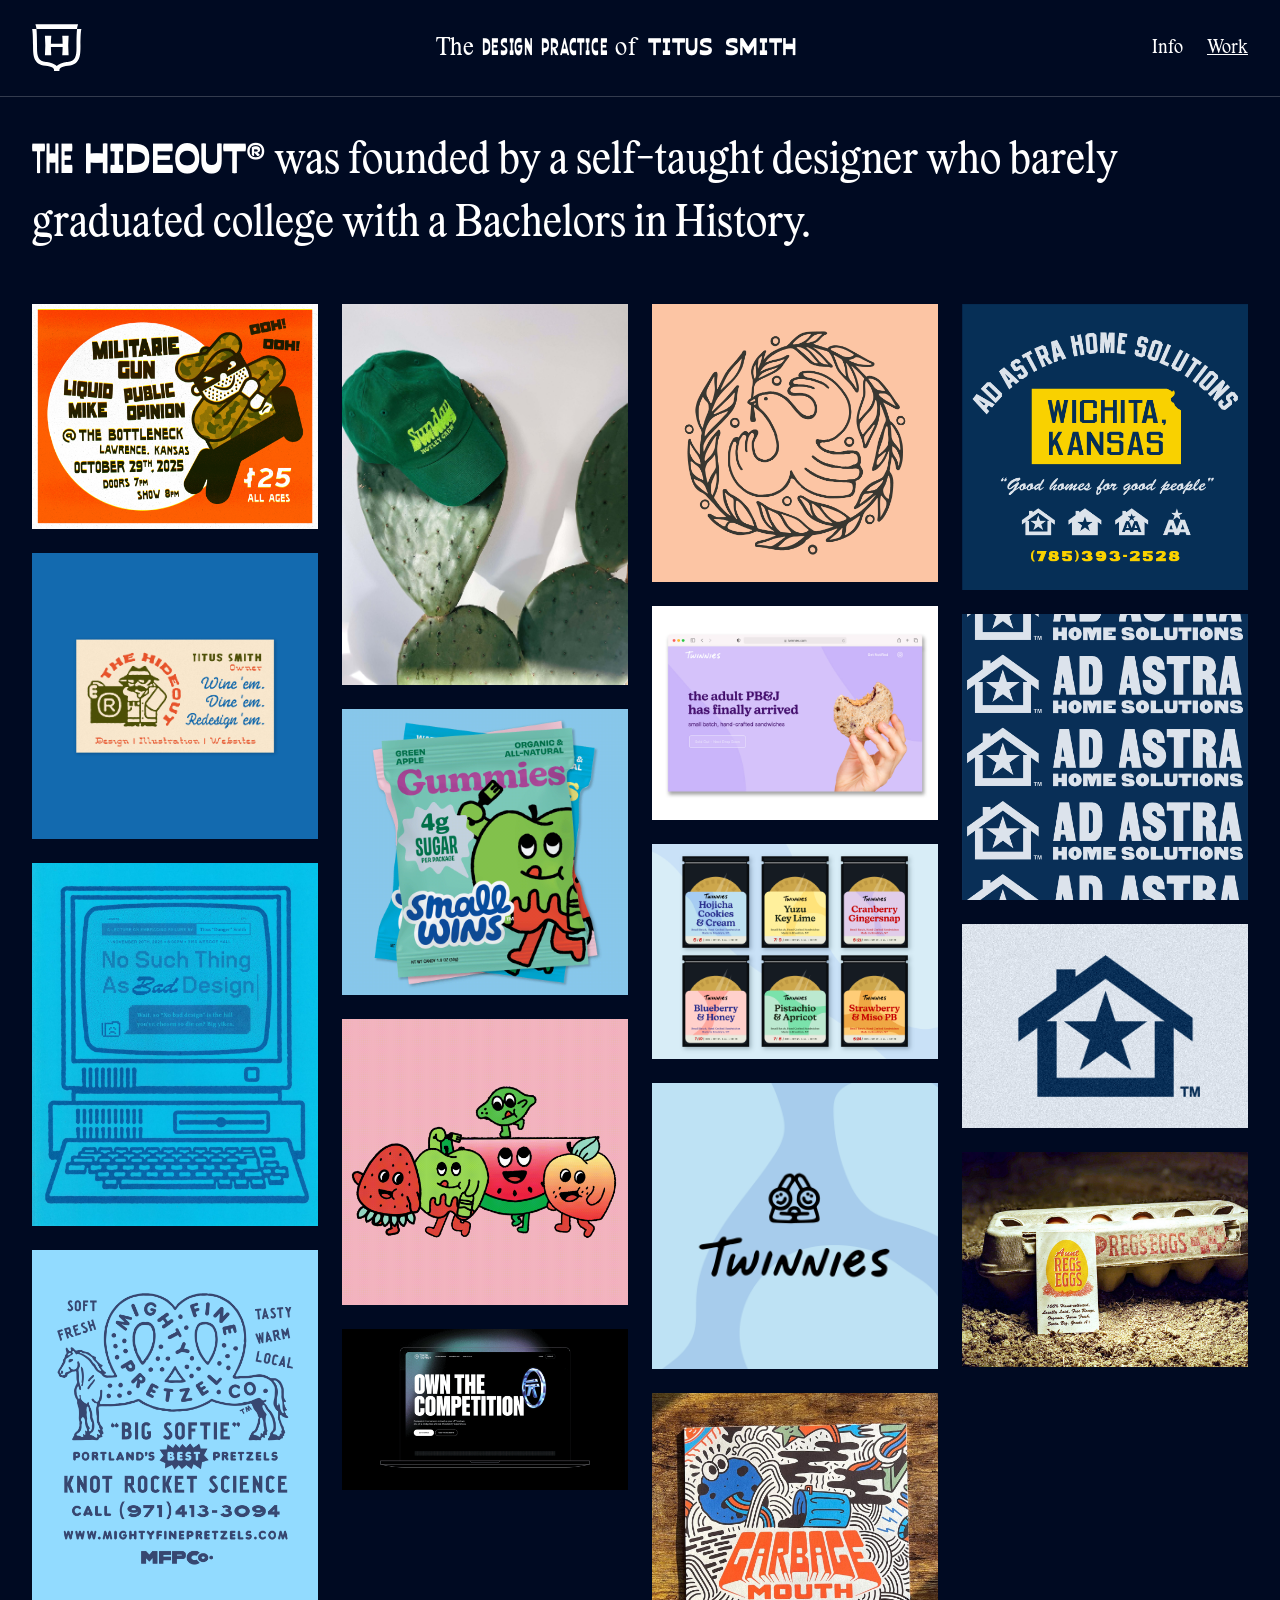
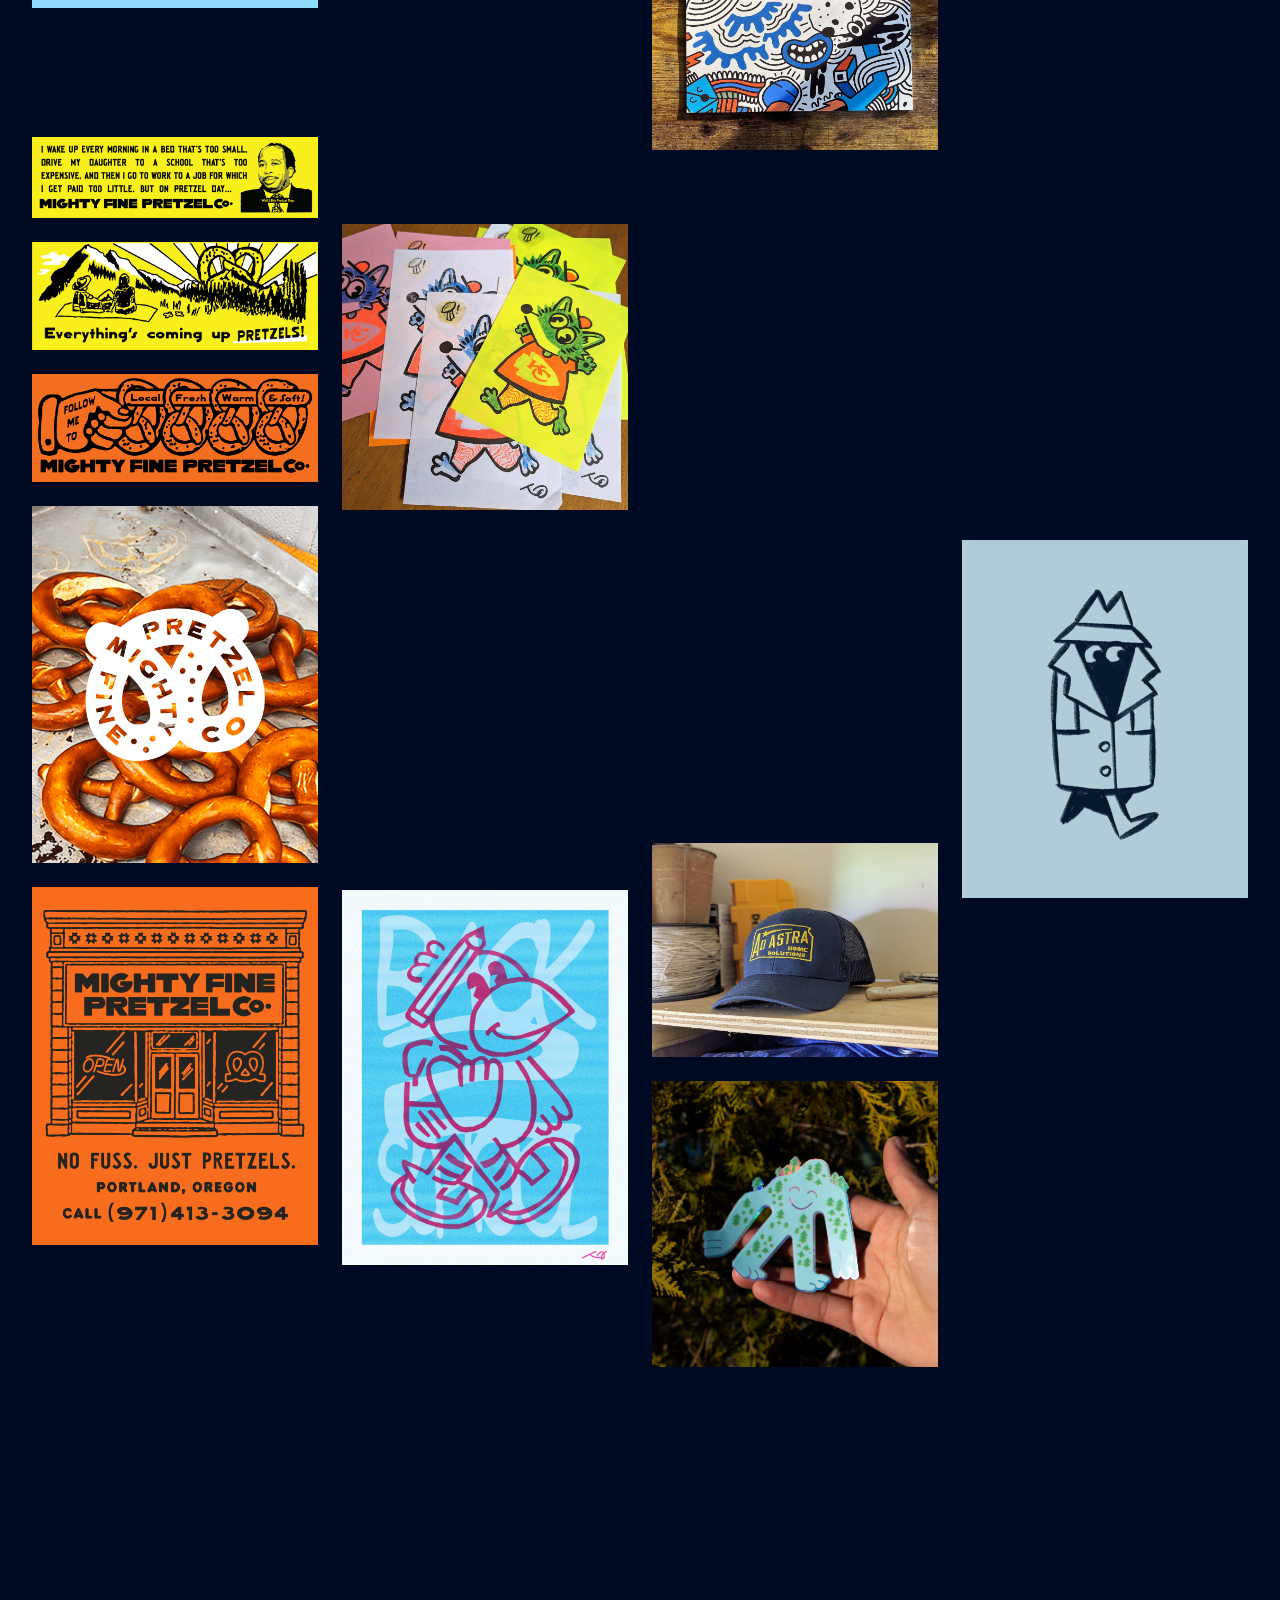
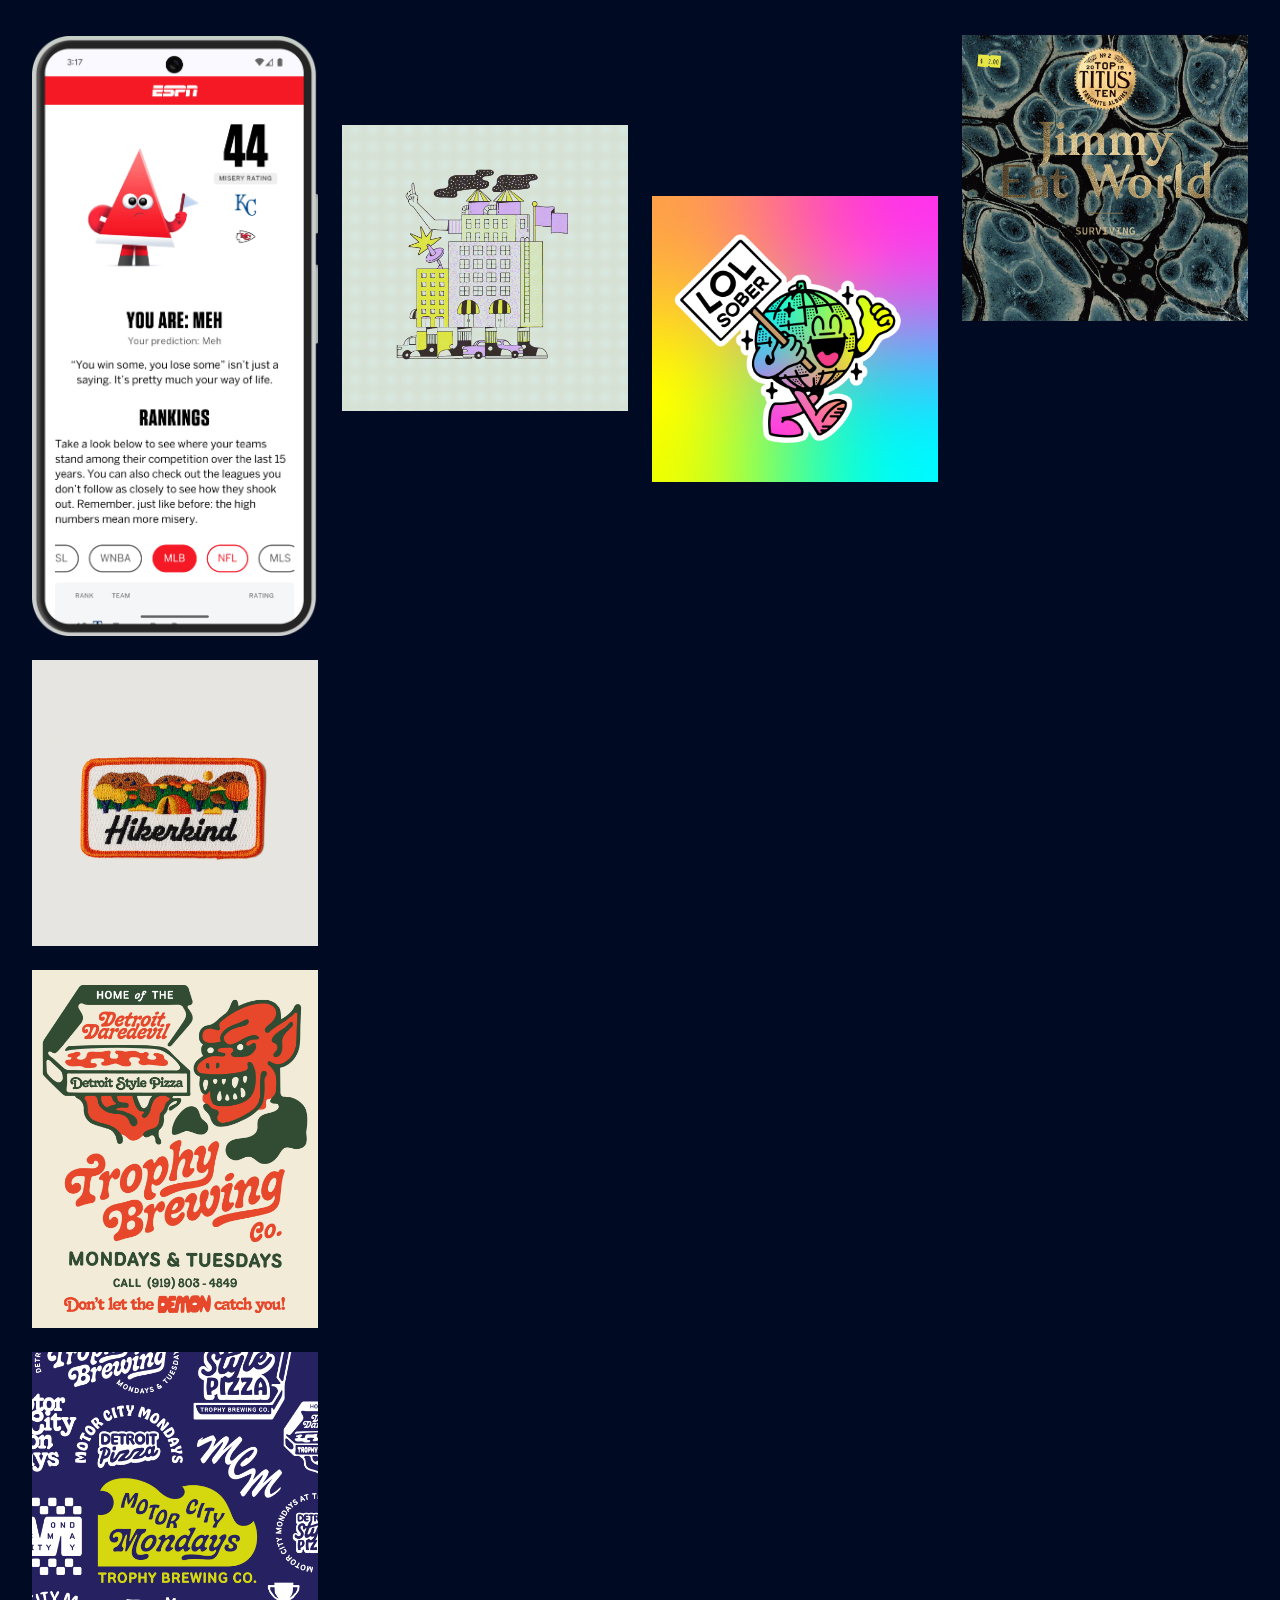
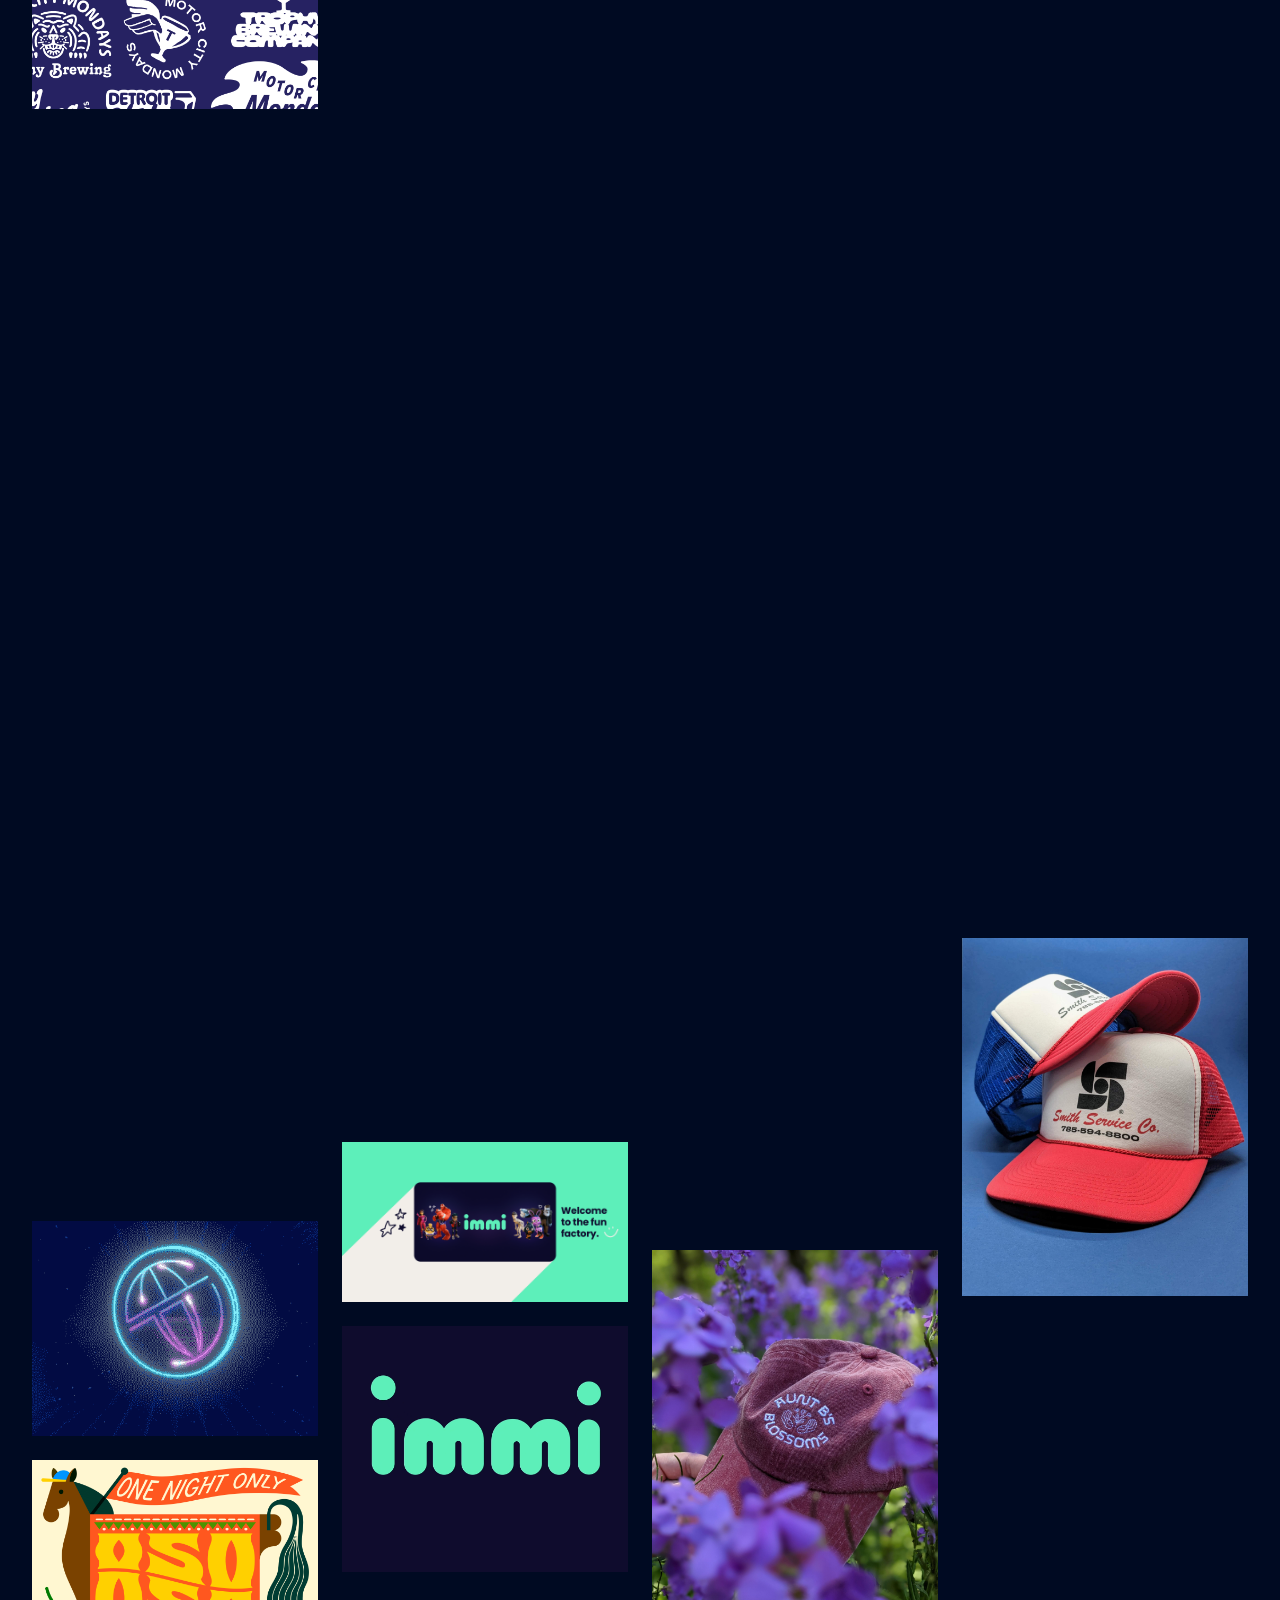
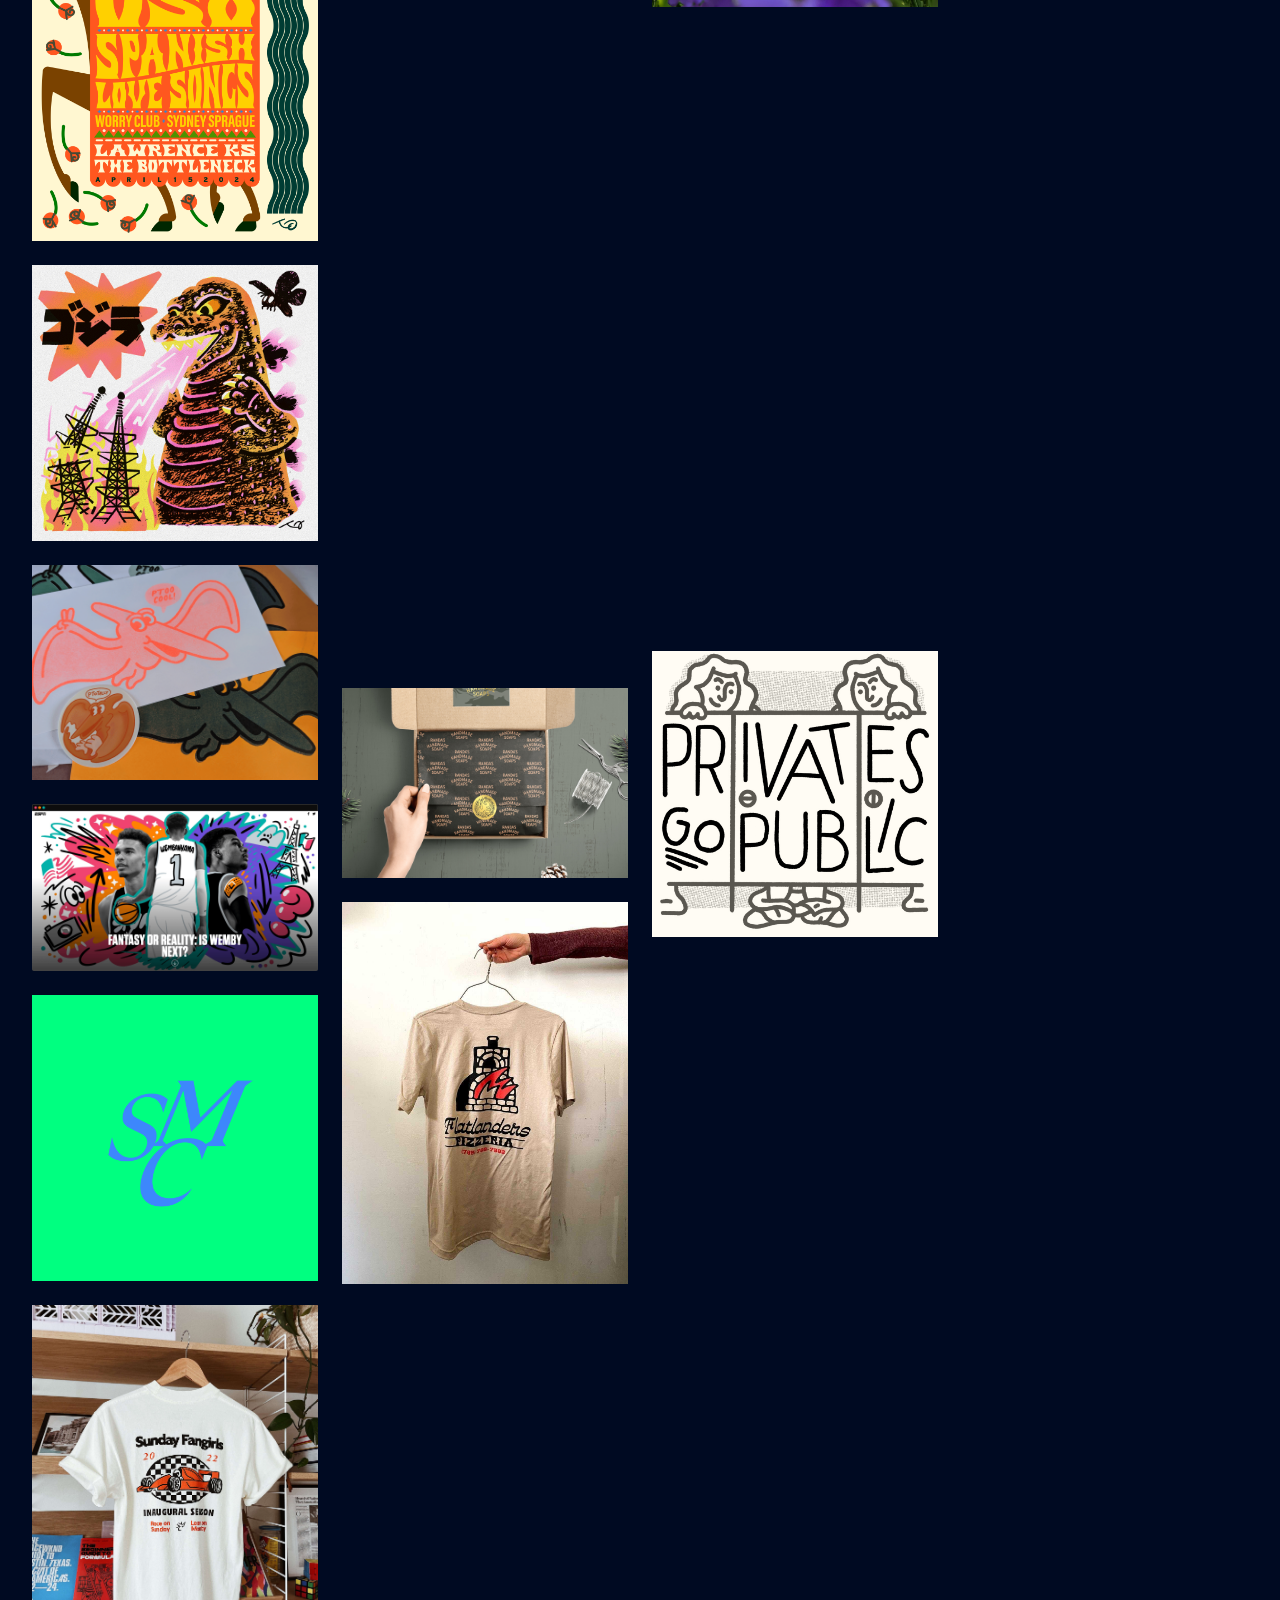
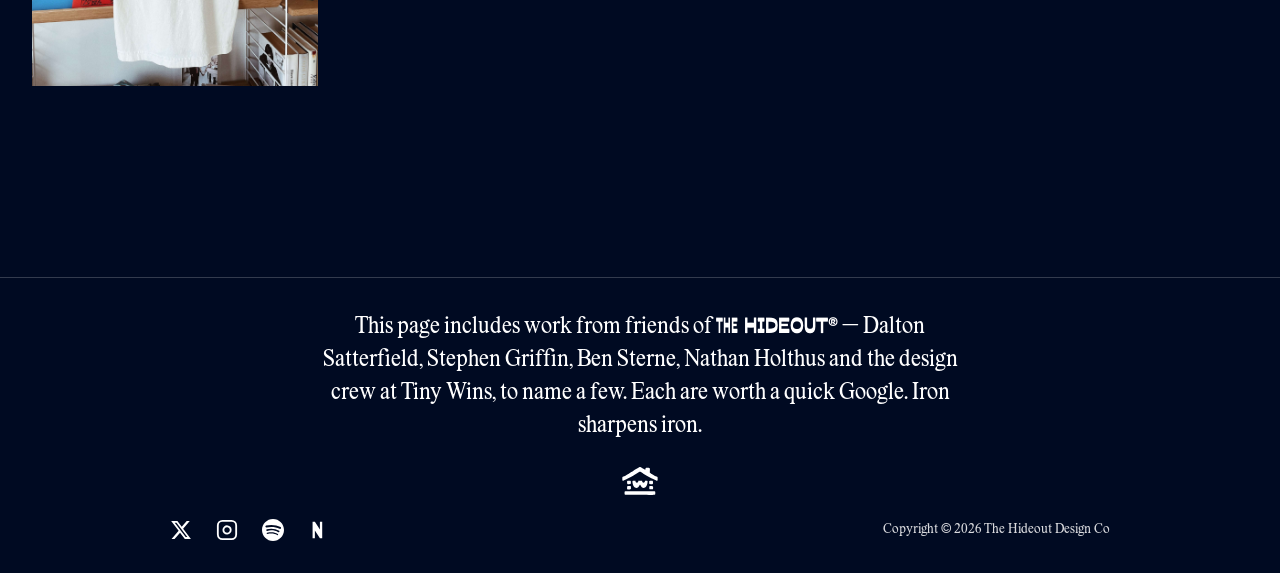
==== commit 5a5e9093: "Lay out the work grid before images load, then fade them in work.json now records each image's width" ====
--- a/index.html
+++ b/index.html
@@ -84,11 +84,19 @@
           const div = document.createElement('div');
           div.className = 'grid-item';
           const img = document.createElement('img');
-          img.src = item.image;
+          // Real dimensions reserve each tile's space before the image arrives,
+          // so the grid is laid out once and nothing shifts while loading.
+          if (item.width && item.height) {
+            img.width = item.width;
+            img.height = item.height;
+          }
           img.alt = item.title;
           img.loading = 'lazy';
           img.decoding = 'async';
+          img.onload = () => div.classList.add('is-loaded');
           img.onerror = () => div.remove();
+          img.src = item.image;
+          if (img.complete && img.naturalWidth) div.classList.add('is-loaded');
           div.appendChild(img);
           grid.appendChild(div);
         });
--- a/css/styles.css
+++ b/css/styles.css
@@ -205,11 +205,30 @@
   margin-bottom: 1.5rem;
 }
 
+.grid-item {
+  /* Faint tile shown in the image's reserved space until it loads */
+  background: rgba(255, 255, 255, 0.04);
+}
+
+.grid-item.is-loaded {
+  background: none;
+}
+
 .grid-item img {
   display: block;
   width: 100%;
   height: auto;
   vertical-align: top;
+  opacity: 0;
+  transition: opacity 0.6s ease;
+}
+
+.grid-item.is-loaded img {
+  opacity: 1;
+}
+
+@media (prefers-reduced-motion: reduce) {
+  .grid-item img { transition: none; }
 }
 
 /* Wider desktop (1600px+) — 5 columns */
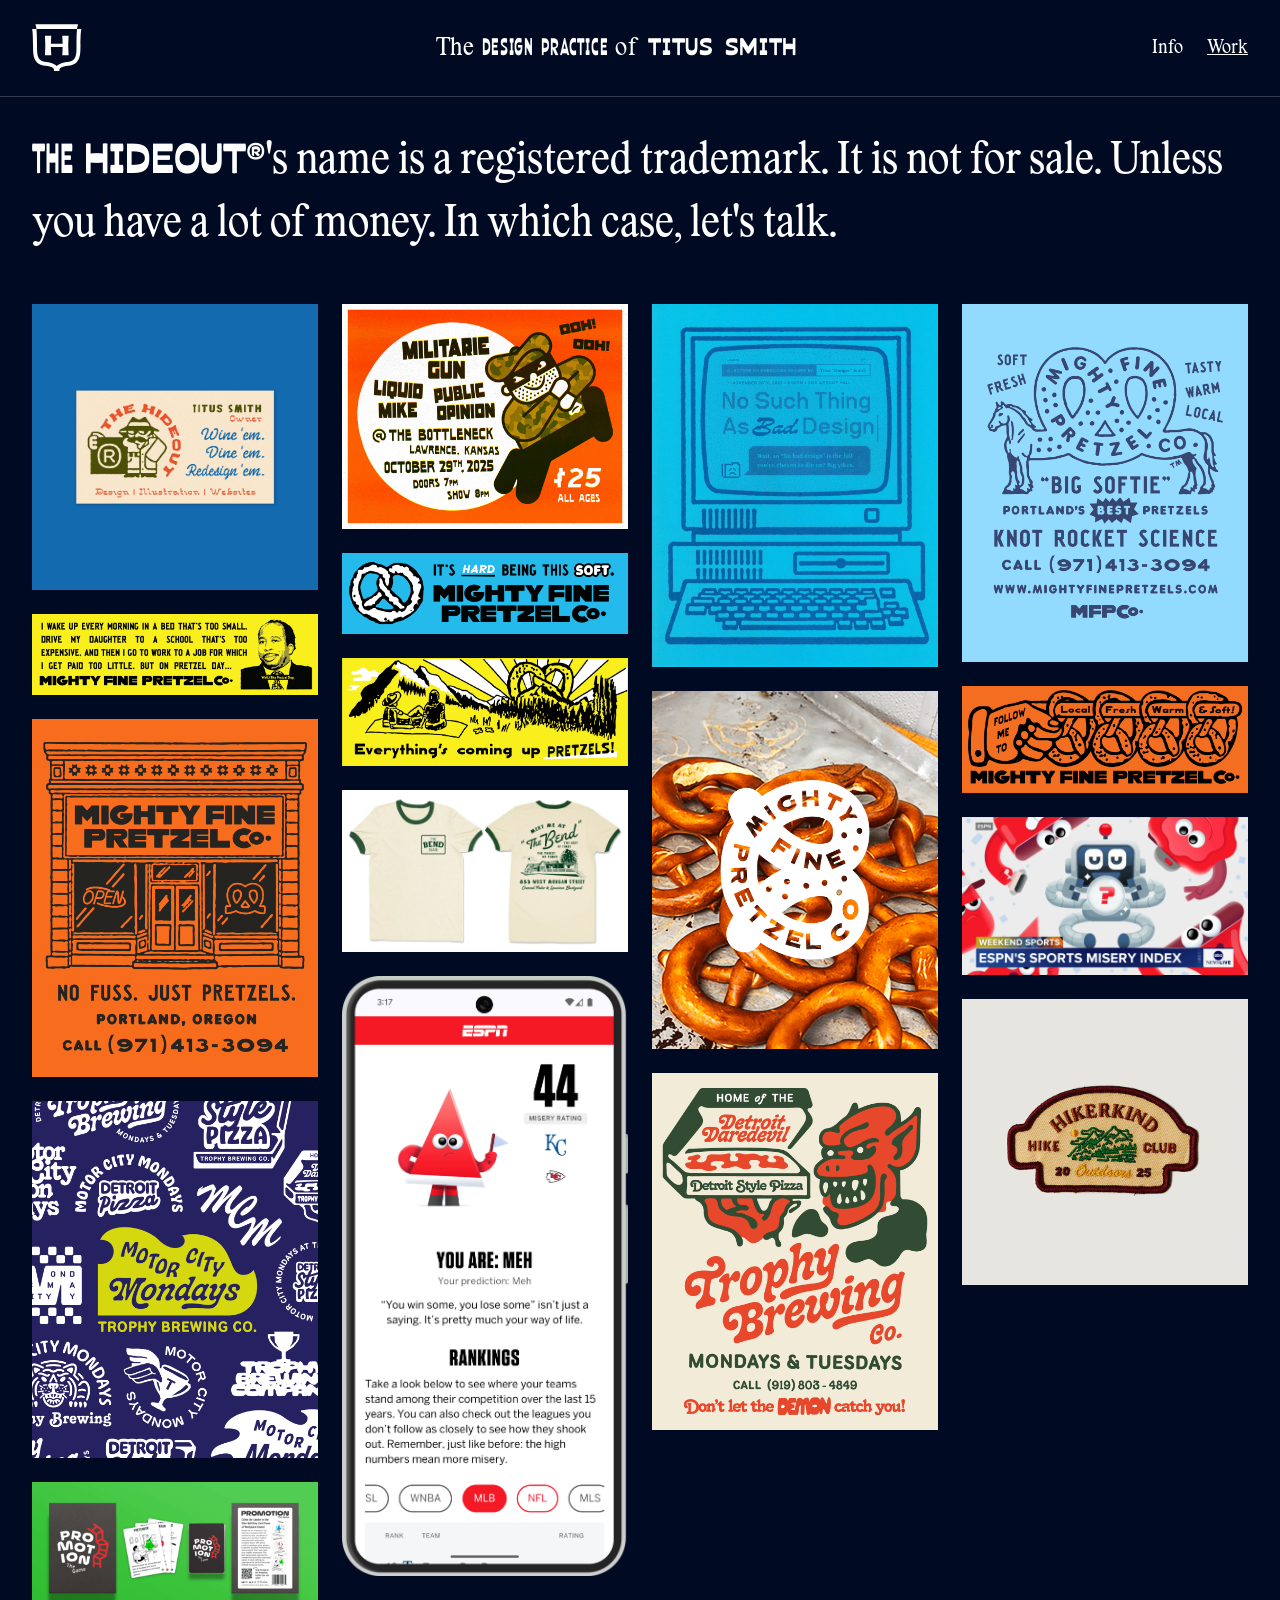
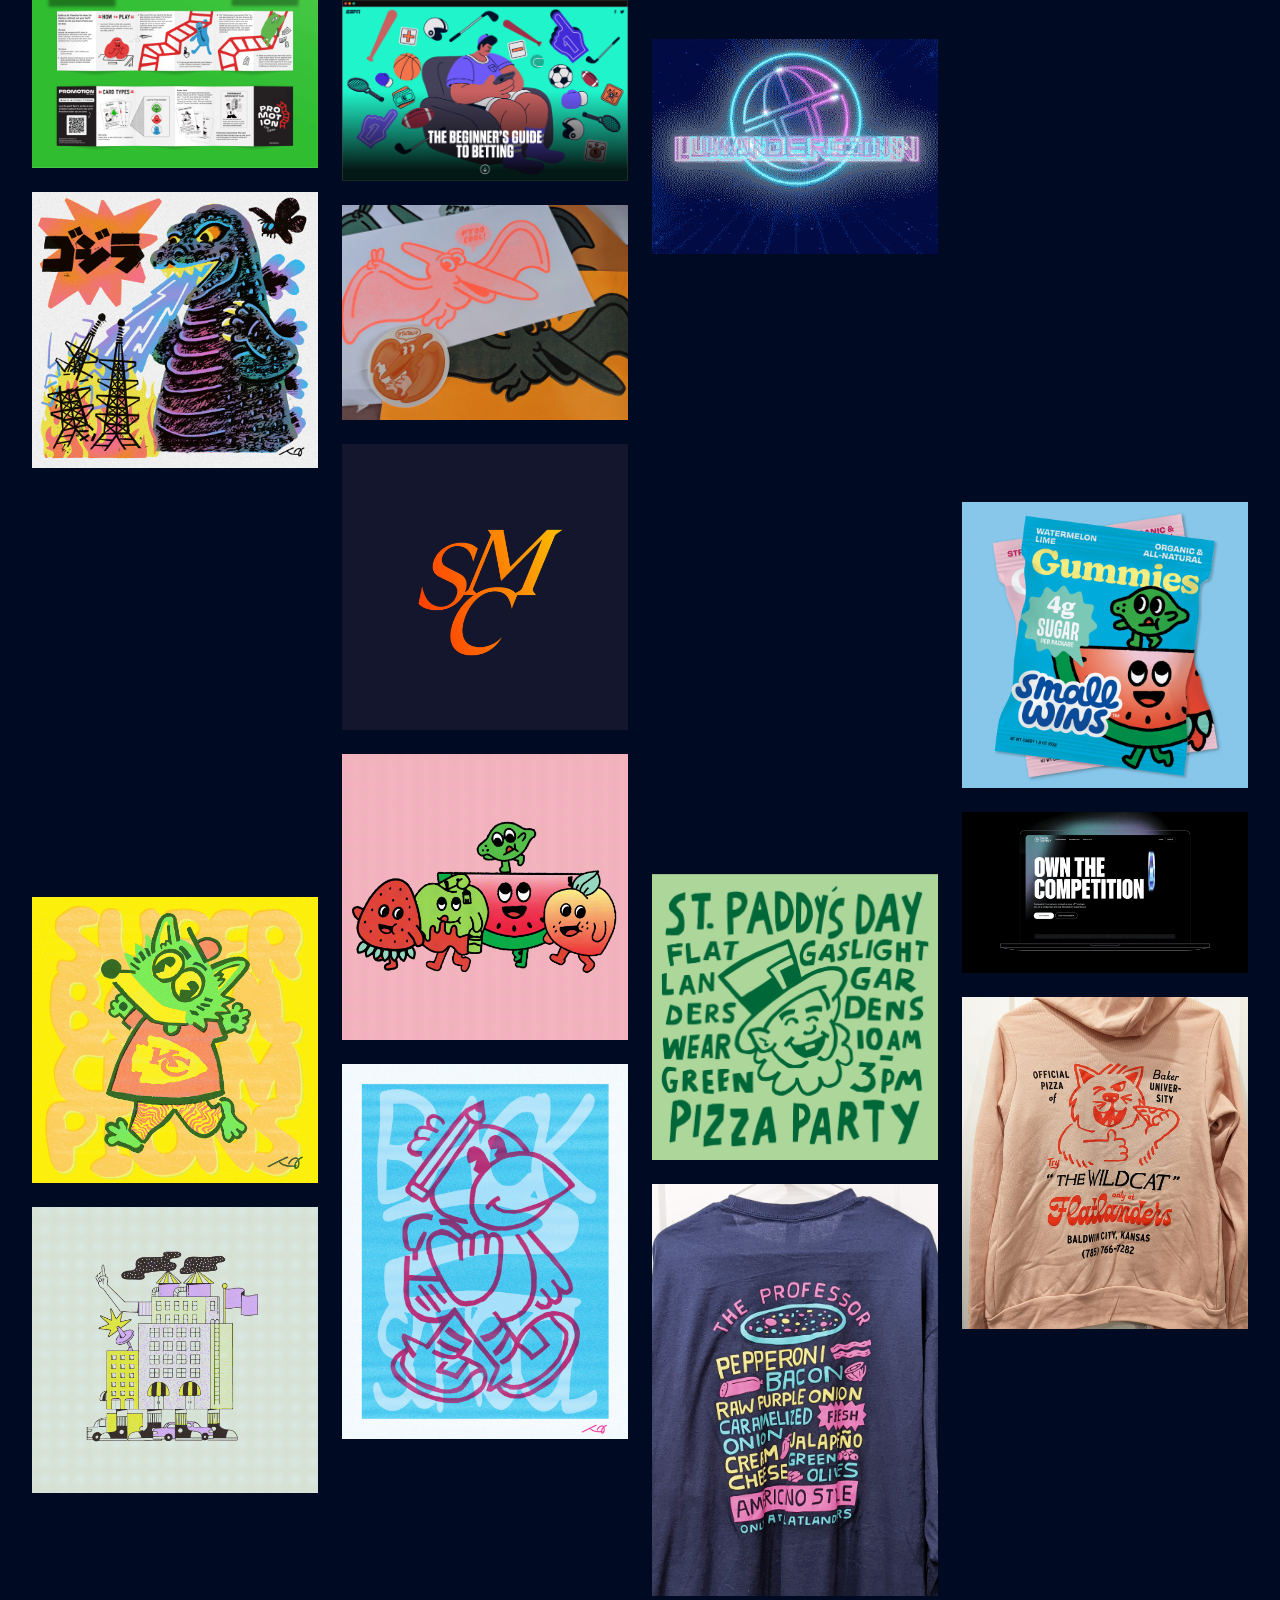
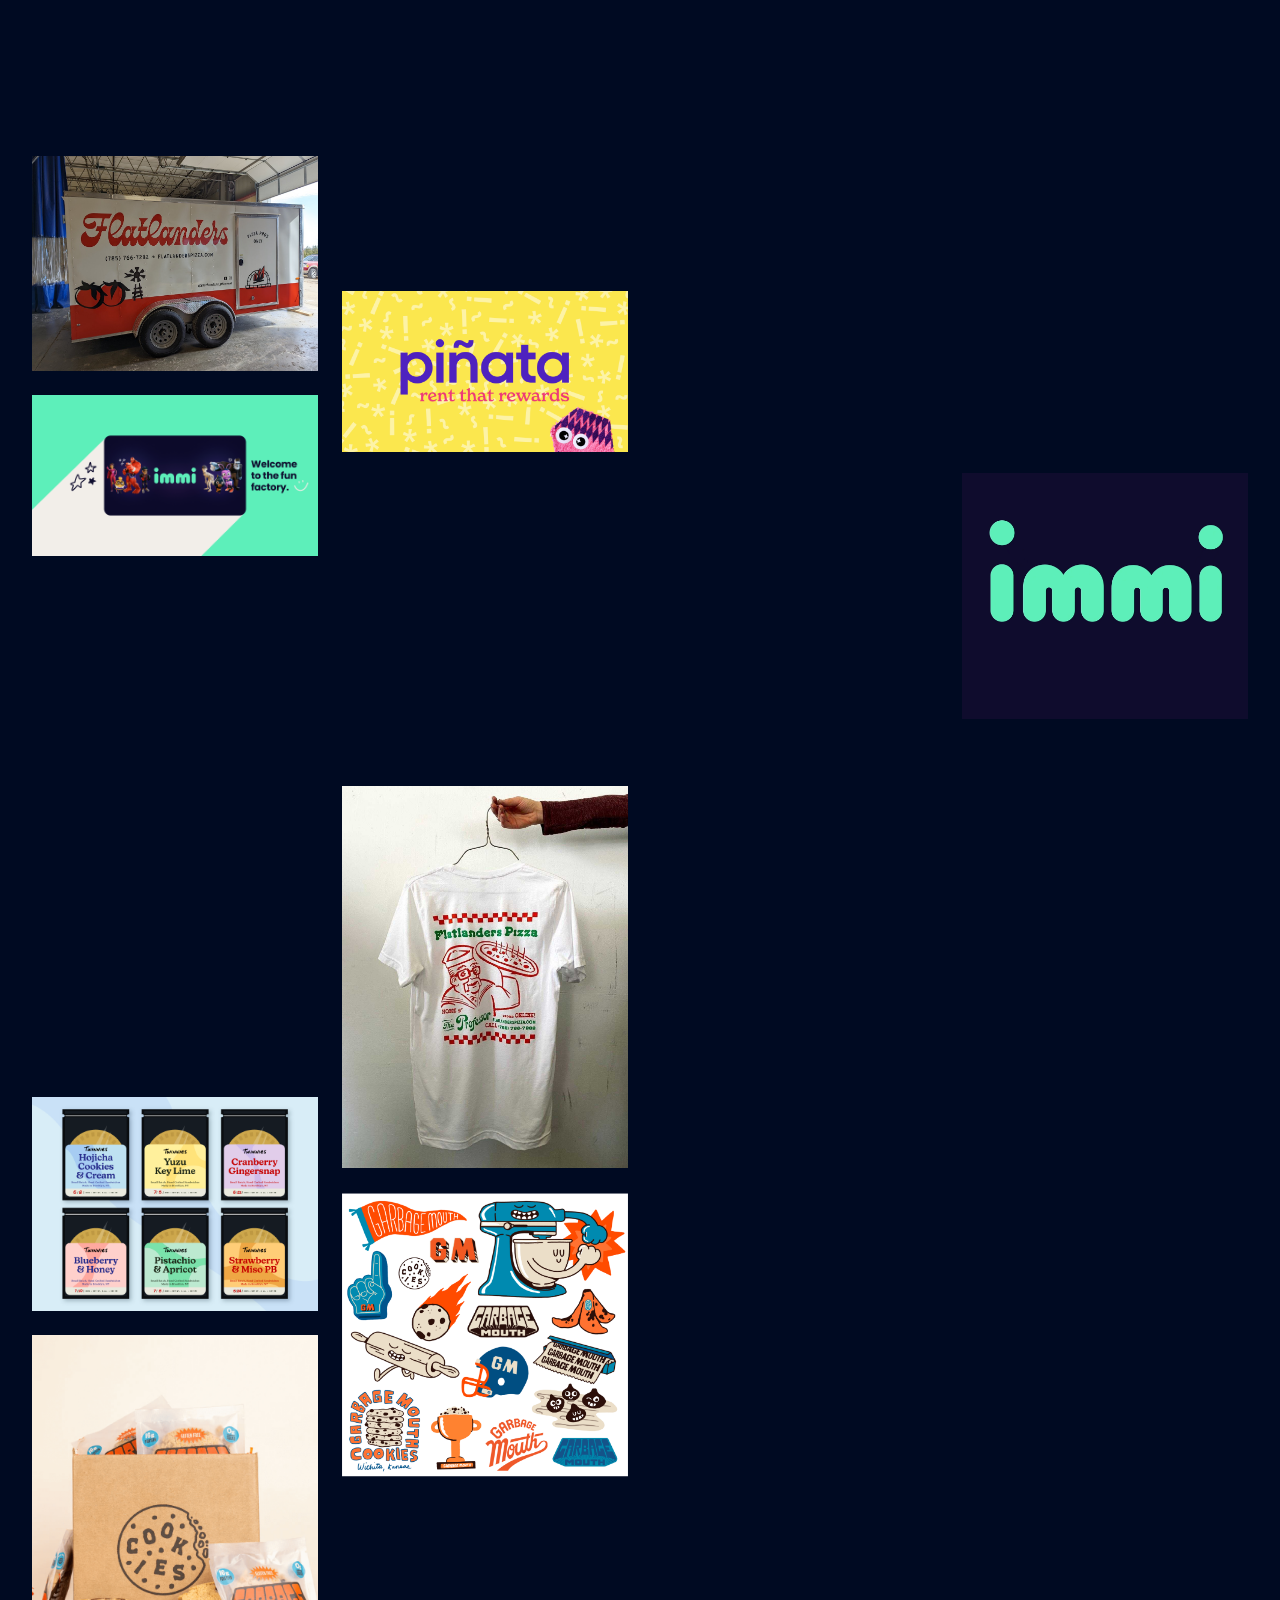
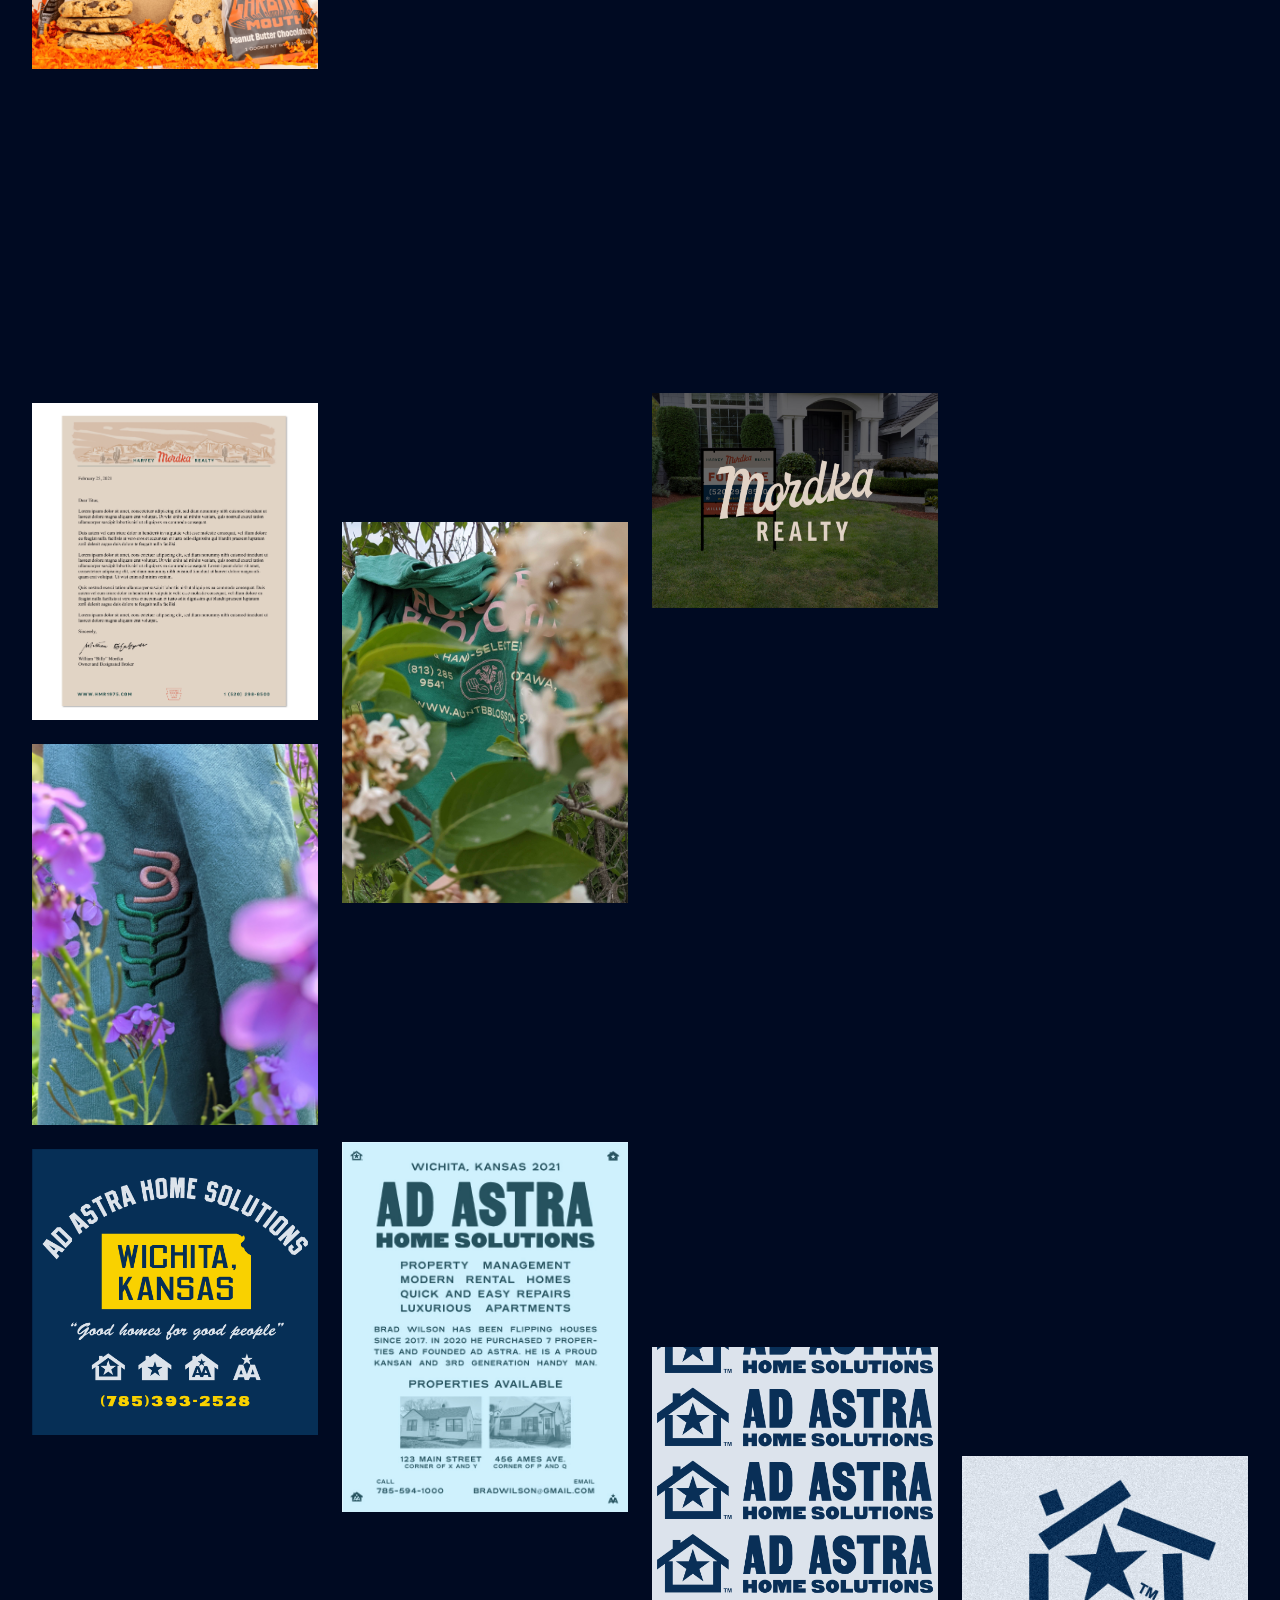
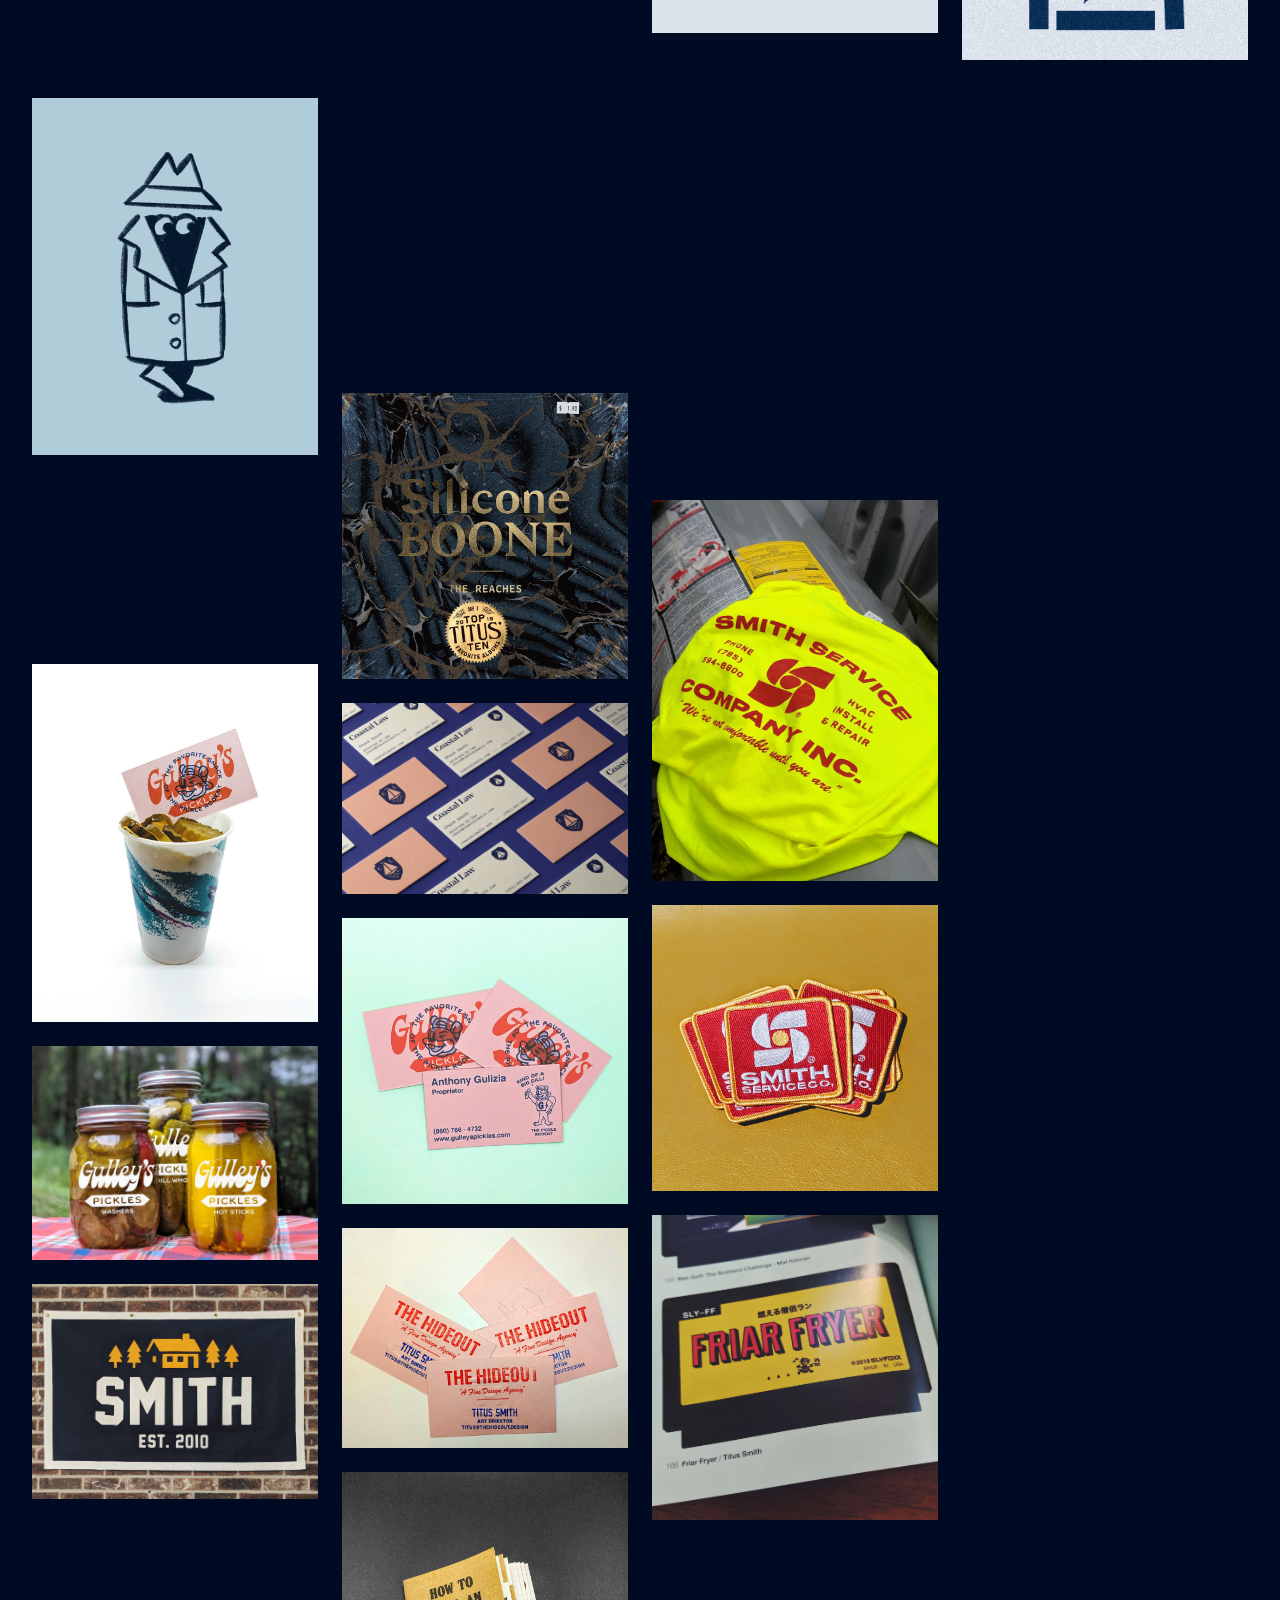
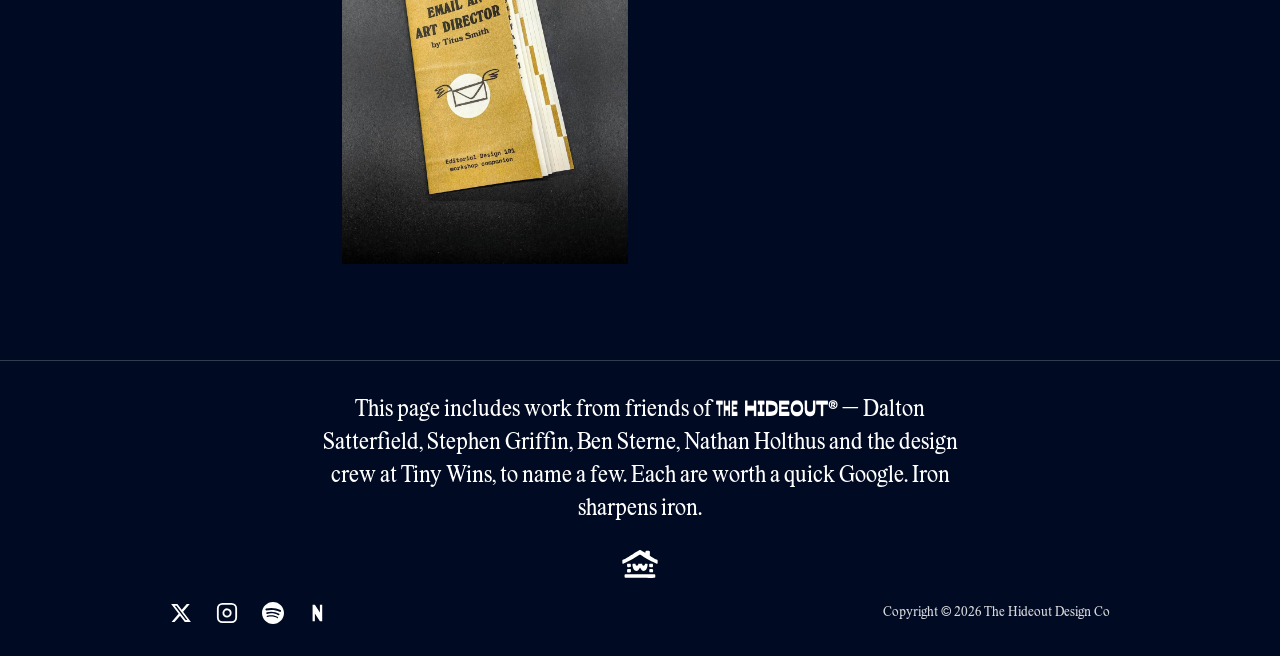
==== commit a233857a: "Fill the work grid left to right Replace CSS columns (which filled each column top to bottom) with a" ====
--- a/index.html
+++ b/index.html
@@ -78,9 +78,9 @@
     fetch('work.json')
       .then(r => r.json())
       .then(items => {
-        // work.json is already sorted by Publish Date (newest first) from CSV export
+        // work.json order is the display order (top of the file shows first)
         const grid = document.getElementById('work-grid');
-        items.forEach(item => {
+        const tiles = items.map(item => {
           const div = document.createElement('div');
           div.className = 'grid-item';
           const img = document.createElement('img');
@@ -94,12 +94,41 @@
           img.loading = 'lazy';
           img.decoding = 'async';
           img.onload = () => div.classList.add('is-loaded');
-          img.onerror = () => div.remove();
+          img.onerror = () => { div.remove(); };
           img.src = item.image;
           if (img.complete && img.naturalWidth) div.classList.add('is-loaded');
           div.appendChild(img);
-          grid.appendChild(div);
+          return { div, ratio: item.width && item.height ? item.height / item.width : 1 };
         });
+
+        // Masonry: deal tiles in order, each into the currently shortest column
+        // (leftmost on ties), so they read left to right across the top.
+        let currentCols = 0;
+        function layout() {
+          const style = getComputedStyle(grid);
+          const cols = Math.max(1, parseInt(style.getPropertyValue('--cols'), 10) || 4);
+          if (cols === currentCols) return;
+          currentCols = cols;
+          const gap = parseFloat(style.columnGap) || 0;
+          const colWidth = (grid.clientWidth - gap * (cols - 1)) / cols || 1;
+          const columns = [];
+          const heights = [];
+          for (let i = 0; i < cols; i++) {
+            const col = document.createElement('div');
+            col.className = 'grid-col';
+            columns.push(col);
+            heights.push(0);
+          }
+          tiles.forEach(t => {
+            let shortest = 0;
+            for (let i = 1; i < cols; i++) if (heights[i] < heights[shortest] - 0.5) shortest = i;
+            columns[shortest].appendChild(t.div);
+            heights[shortest] += t.ratio * colWidth + gap;
+          });
+          grid.replaceChildren(...columns);
+        }
+        layout();
+        window.addEventListener('resize', layout);
       })
       .catch(err => console.error('Failed to load work:', err));
   </script>
--- a/css/styles.css
+++ b/css/styles.css
@@ -195,14 +195,22 @@
 .intro-text .DoughWide { color: var(--text); }
 
 /* Masonry grid — Webflow breakpoints: 992, 768, 480 */
+/* JS (index.html) reads --cols and deals items into that many columns, each into
+   the shortest one, so the newest work runs left to right across the top. */
 .grid {
-  column-count: 4;
-  column-gap: 1.5rem;
-}
-
-.grid-item {
-  break-inside: avoid;
-  margin-bottom: 1.5rem;
+  --cols: 4;
+  --gap: 1.5rem;
+  display: flex;
+  align-items: flex-start;
+  gap: var(--gap);
+}
+
+.grid-col {
+  flex: 1 1 0;
+  min-width: 0;
+  display: flex;
+  flex-direction: column;
+  gap: var(--gap);
 }
 
 .grid-item {
@@ -234,21 +242,21 @@
 /* Wider desktop (1600px+) — 5 columns */
 @media (min-width: 1600px) {
   .grid {
-    column-count: 5;
+    --cols: 5;
   }
 }
 
 /* Extra wide (1920px+) or zoomed out — 6 columns */
 @media (min-width: 1920px) {
   .grid {
-    column-count: 6;
+    --cols: 6;
   }
 }
 
 /* Tablet (768–991px) — 3 columns, smaller type */
 @media (max-width: 991px) {
   .grid {
-    column-count: 3;
+    --cols: 3;
   }
 
   .tagline {
@@ -283,7 +291,7 @@
 /* Mobile landscape (480–767px) — 2 columns, smaller type */
 @media (max-width: 767px) {
   .grid {
-    column-count: 2;
+    --cols: 2;
   }
 
   .tagline {
@@ -336,7 +344,7 @@
 /* Mobile (< 480px) — 1 column */
 @media (max-width: 479px) {
   .grid {
-    column-count: 1;
+    --cols: 1;
   }
 
   .header {
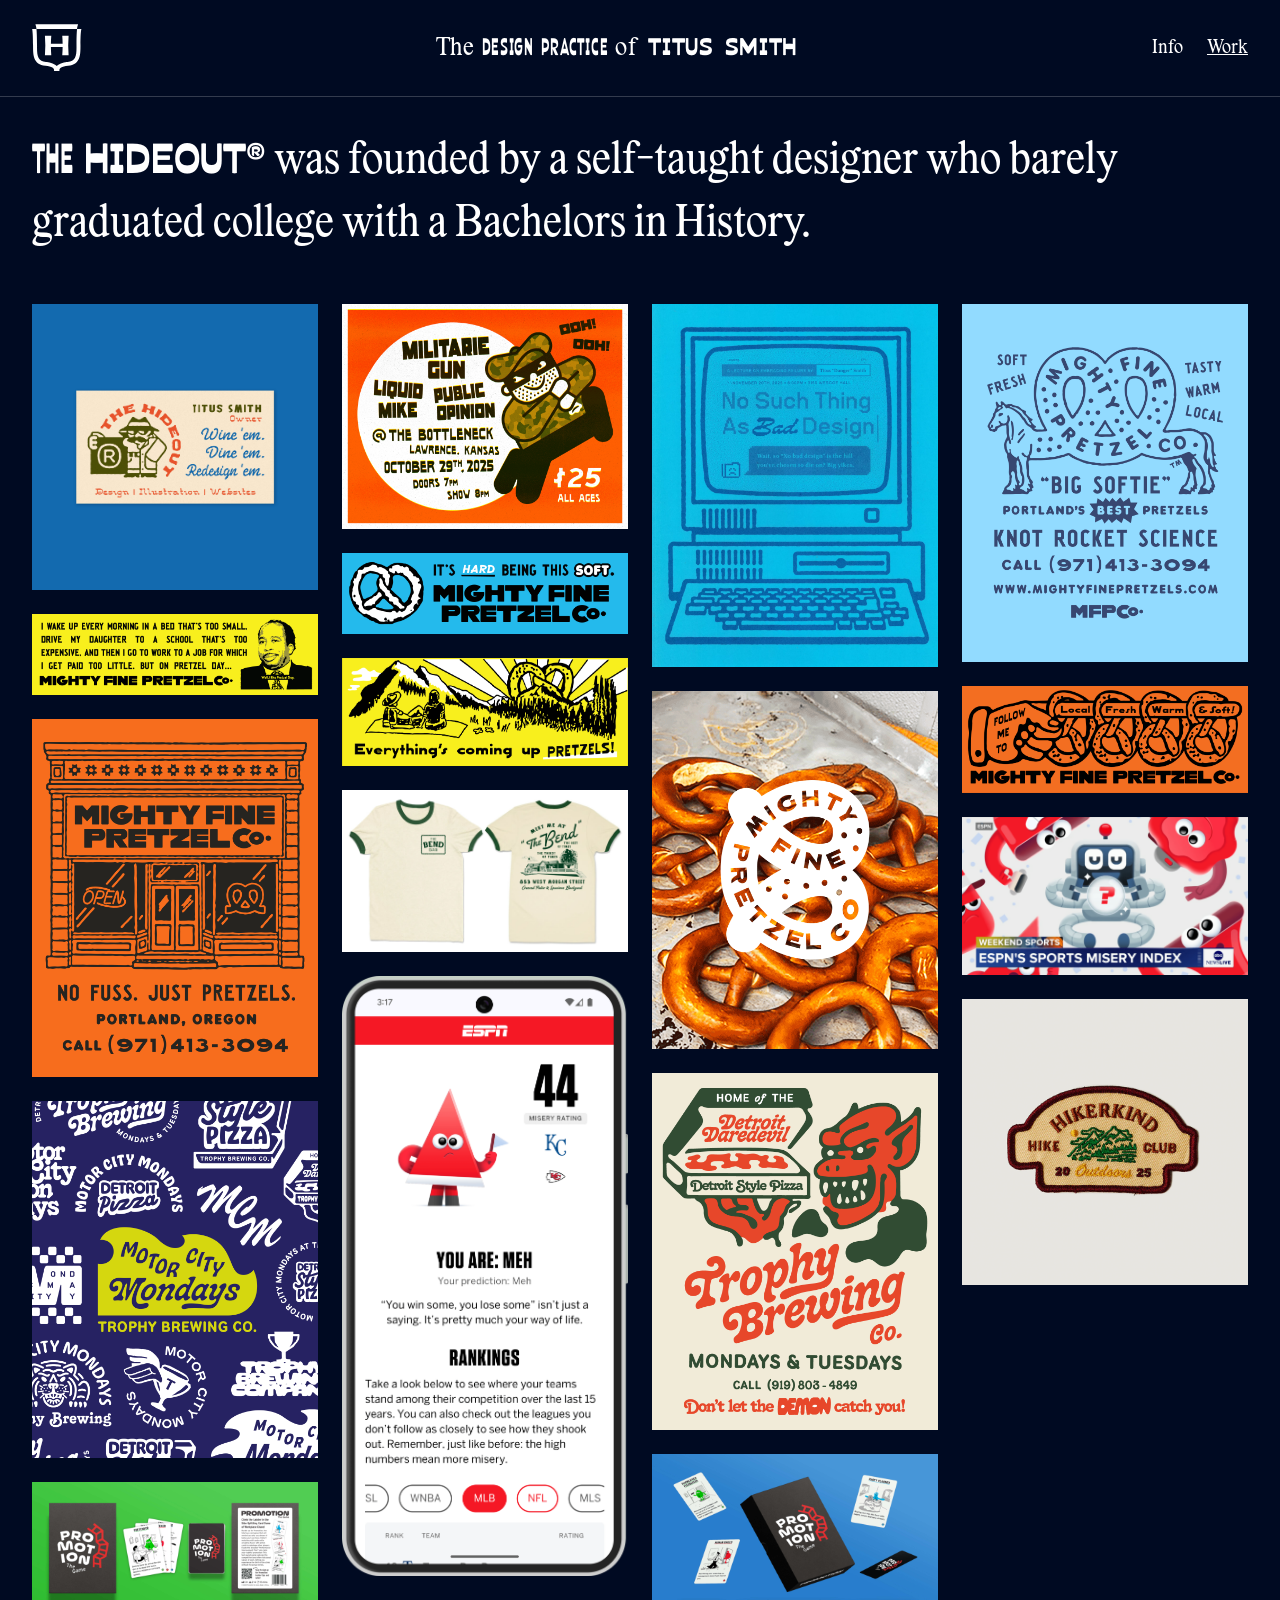
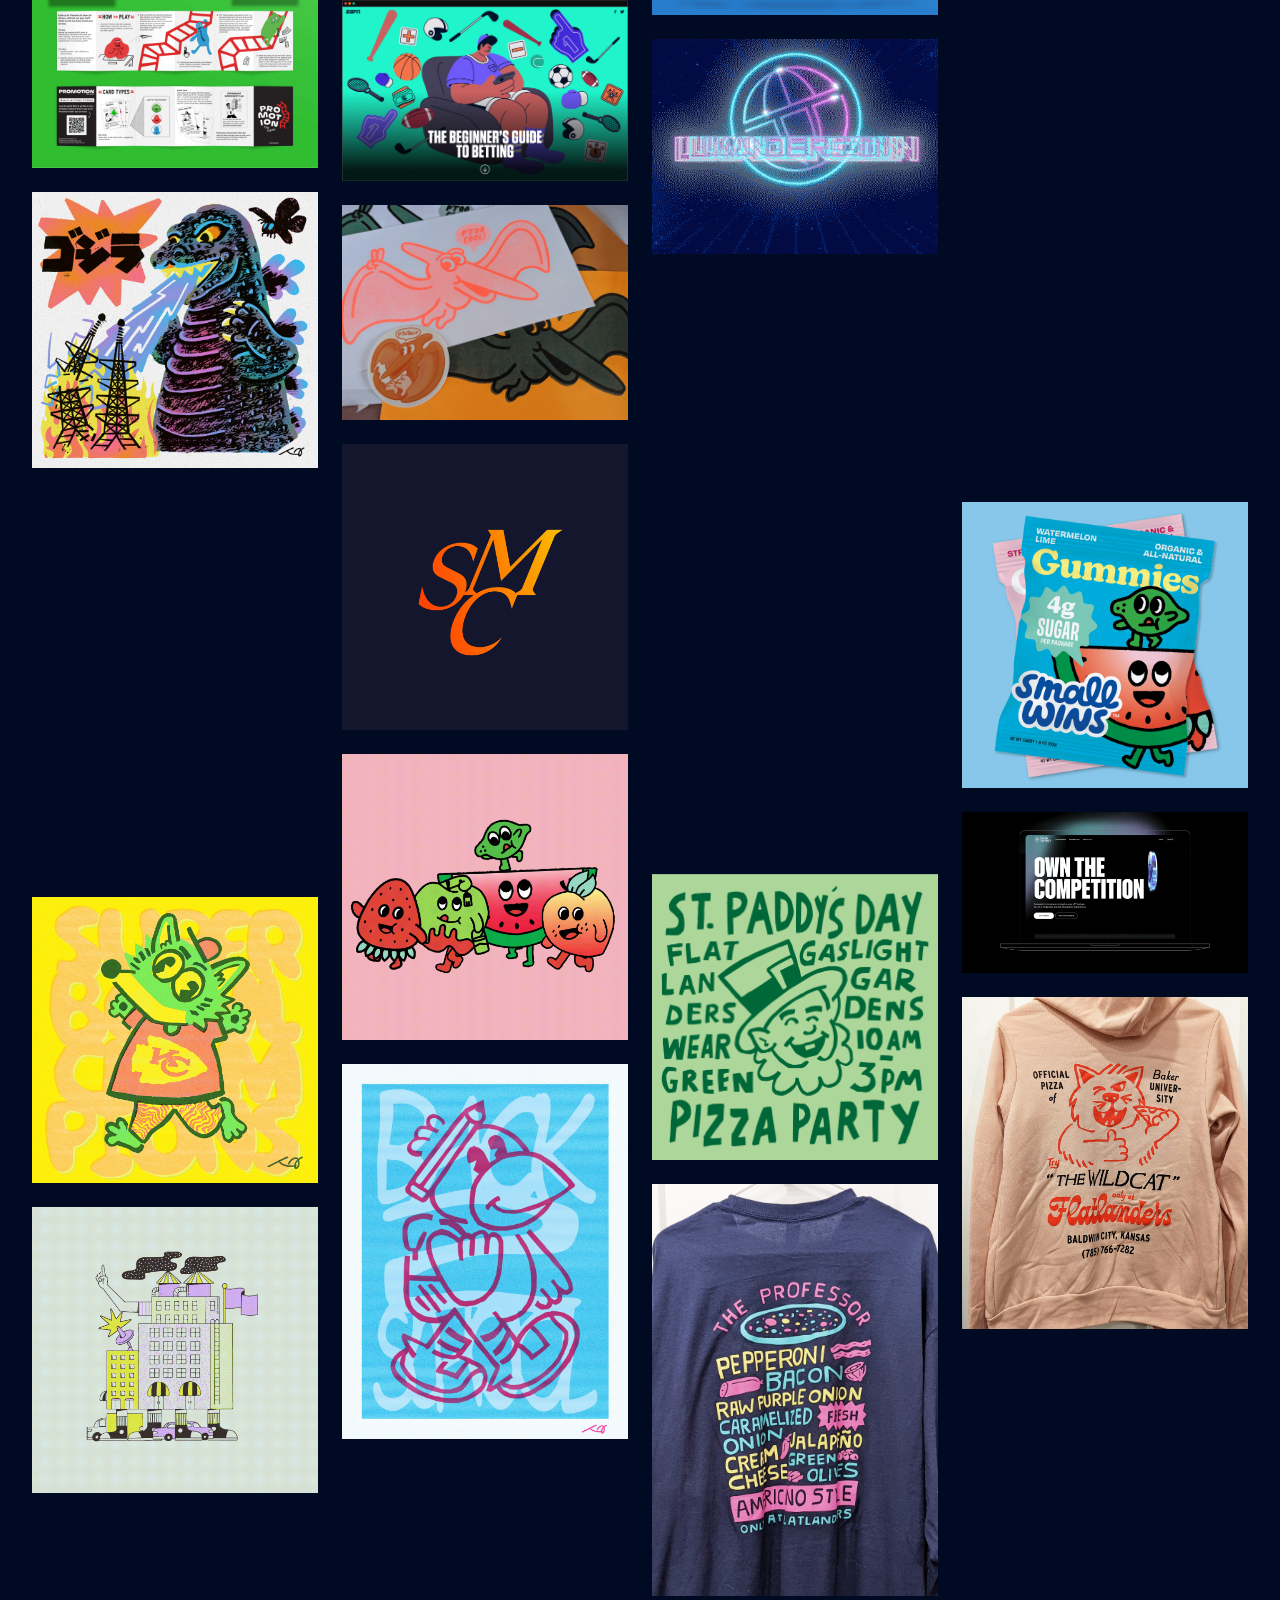
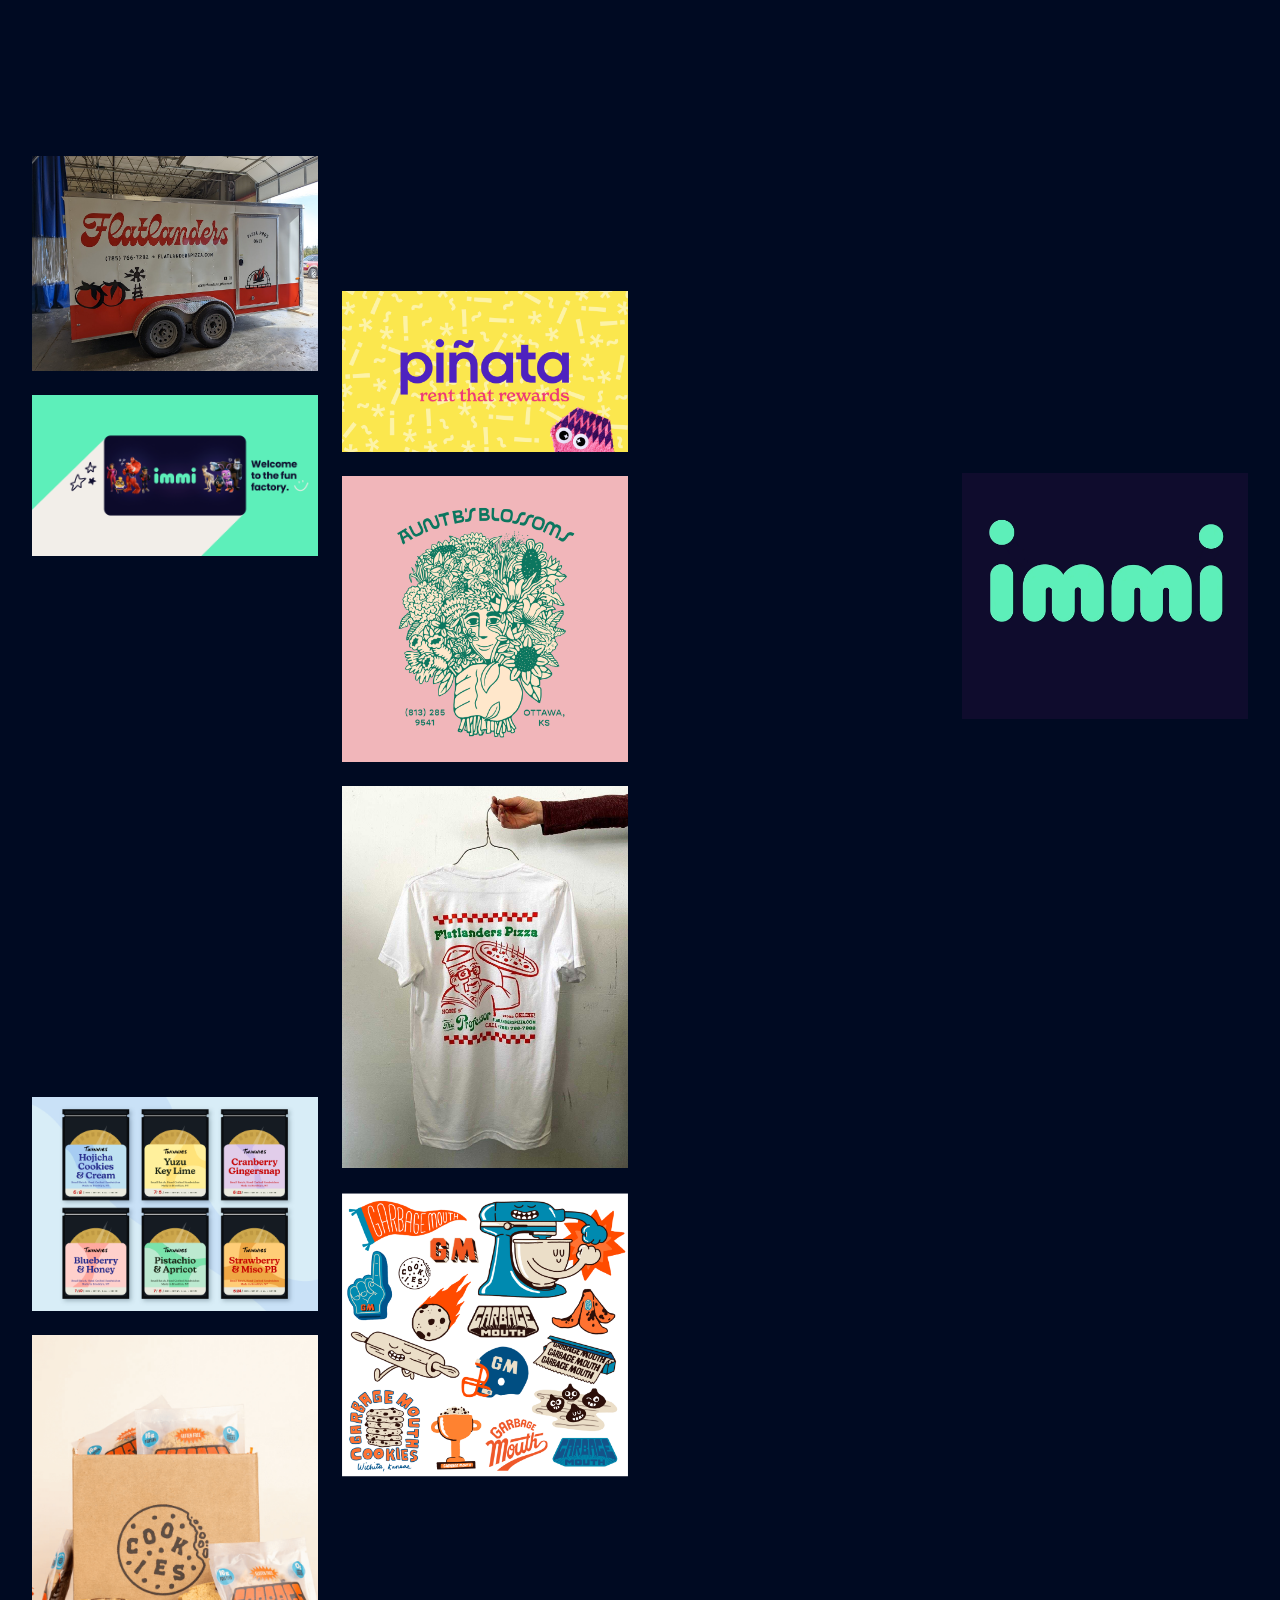
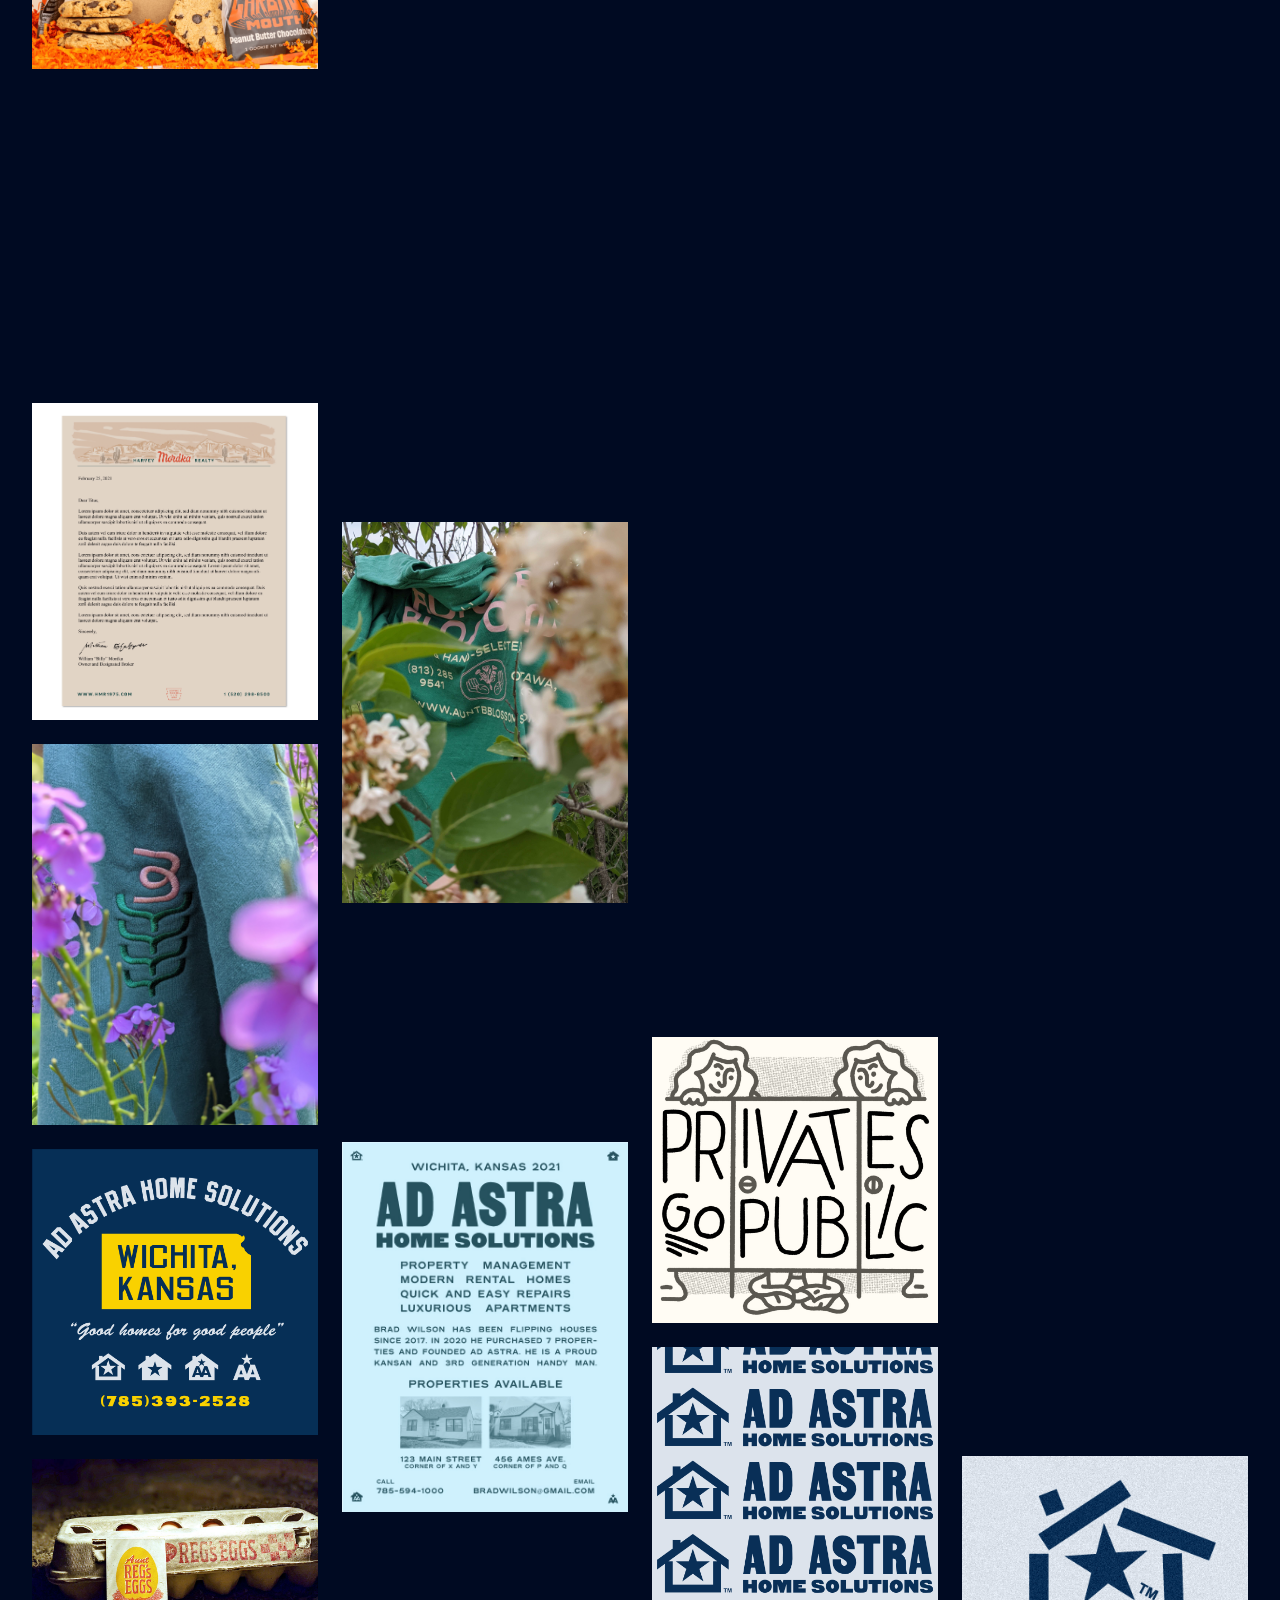
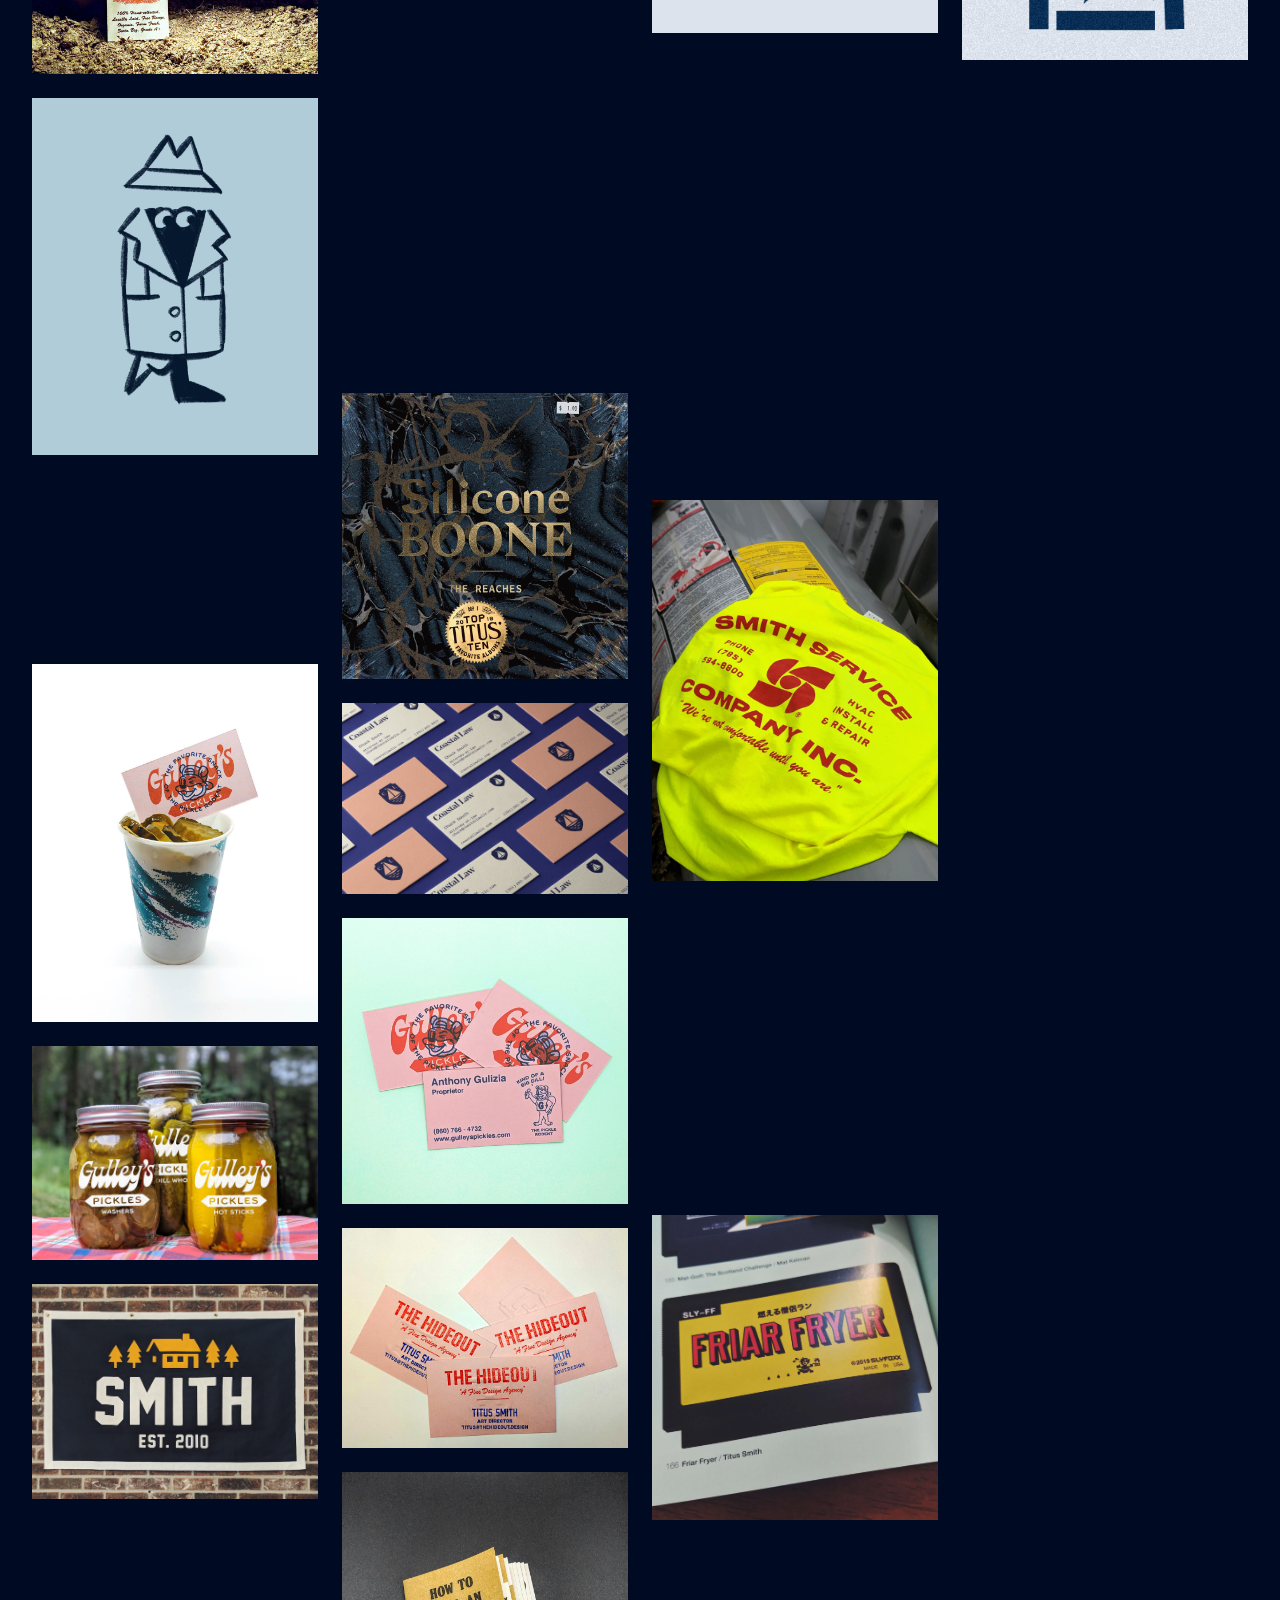
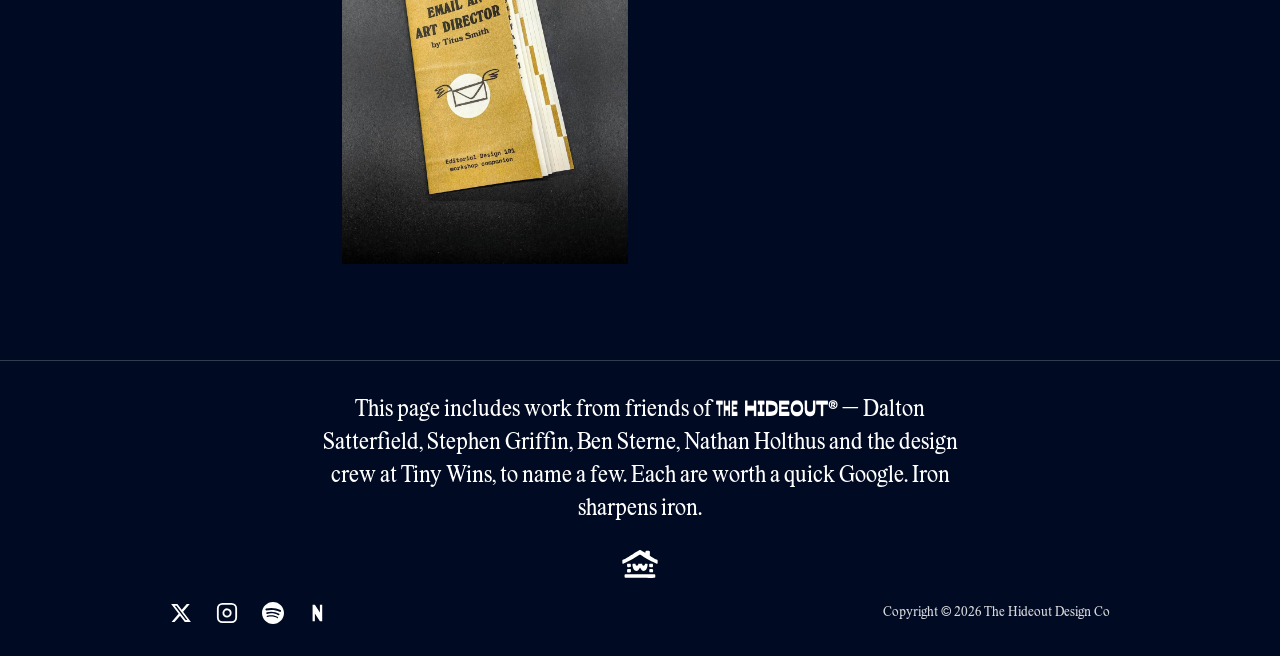
==== commit 9ad44bf7: "Click a work image to enlarge it js/lightbox.js grows the clicked image from its spot in the grid to" ====
--- a/index.html
+++ b/index.html
@@ -57,6 +57,7 @@
   </div>
 
   <script src="js/main.js"></script>
+  <script src="js/lightbox.js"></script>
   <script>
     (function() {
       var blurbs = [
@@ -91,6 +92,7 @@
             img.height = item.height;
           }
           img.alt = item.title;
+          img.tabIndex = 0;
           img.loading = 'lazy';
           img.decoding = 'async';
           img.onload = () => div.classList.add('is-loaded');
--- a/css/styles.css
+++ b/css/styles.css
@@ -235,8 +235,39 @@
   opacity: 1;
 }
 
+.grid-item.is-loaded img {
+  cursor: zoom-in;
+}
+
+/* Lightbox (js/lightbox.js) */
+.lightbox-backdrop {
+  position: fixed;
+  inset: 0;
+  z-index: 10000;
+  background: rgba(0, 0, 0, 0.1);
+  opacity: 0;
+  transition: opacity 0.45s ease;
+}
+
+.lightbox-backdrop.is-open {
+  opacity: 1;
+}
+
+.lightbox-image {
+  position: fixed;
+  z-index: 10001;
+  margin: 0;
+  max-width: none;
+  object-fit: contain;
+  transform-origin: 0 0;
+  transition: transform 0.45s cubic-bezier(0.2, 0.8, 0.2, 1);
+  will-change: transform;
+}
+
 @media (prefers-reduced-motion: reduce) {
-  .grid-item img { transition: none; }
+  .grid-item img,
+  .lightbox-backdrop,
+  .lightbox-image { transition: none; }
 }
 
 /* Wider desktop (1600px+) — 5 columns */
